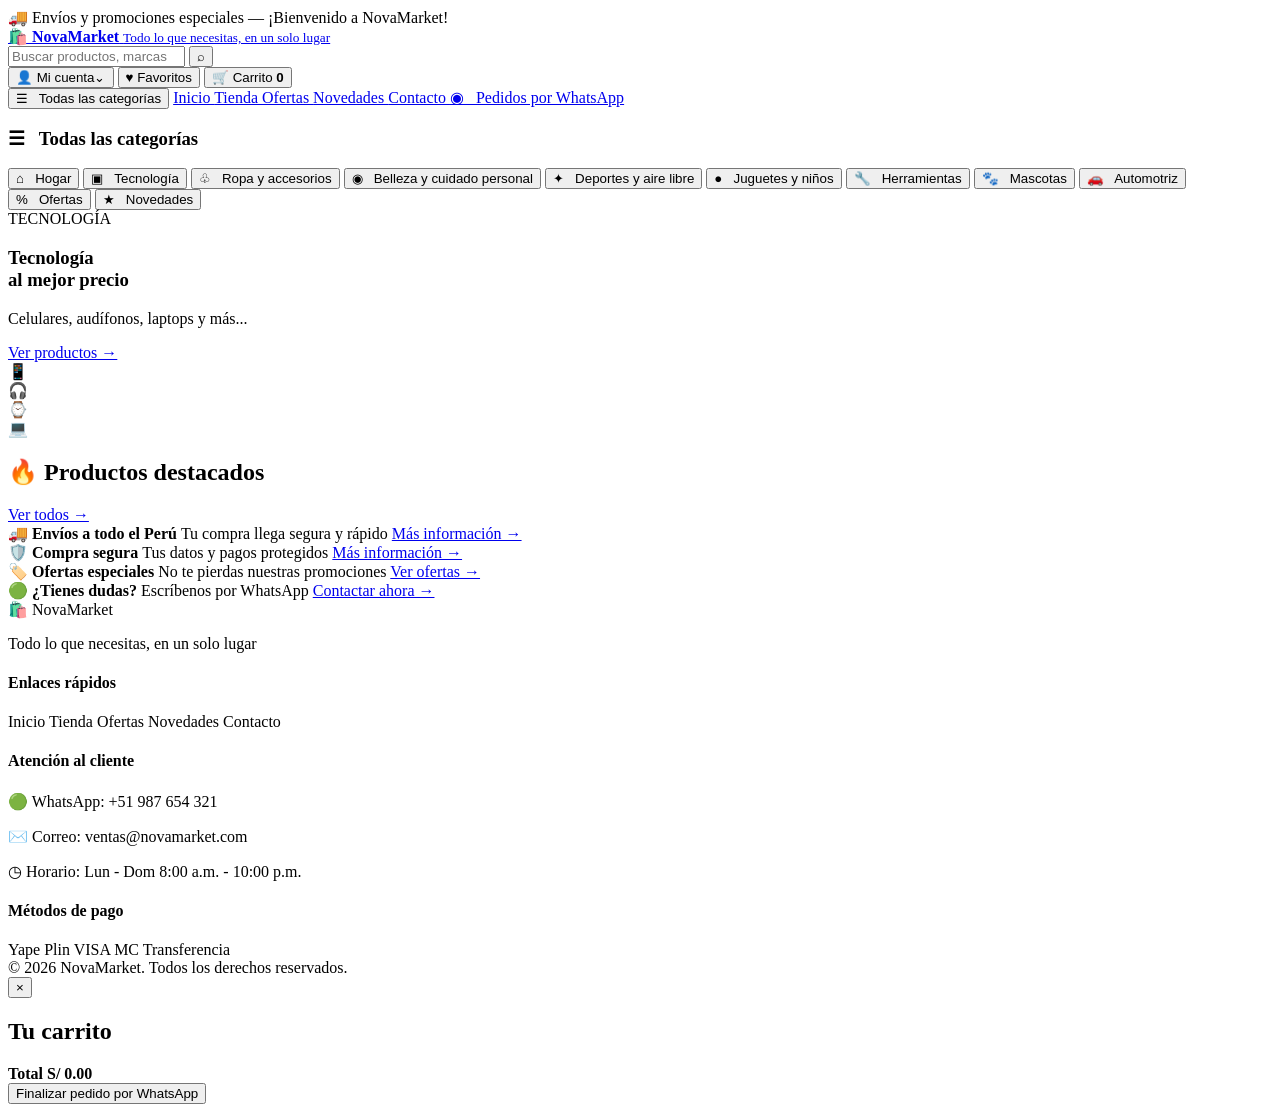
==== index.html @ 11dd3fb1 "Add initial HTML structure for NovaMarket This is the initial commit of the NovaMarket HTML structur" ====
<!DOCTYPE html>
<html lang="es">
<head>
  <meta charset="UTF-8">
  <meta name="viewport" content="width=device-width, initial-scale=1.0">

  <title>NovaMarket | Todo lo que necesitas</title>

  <link rel="stylesheet" href="styles.css">
</head>

<body>

  <!-- BARRA SUPERIOR -->
  <div class="topbar">
    🚚 Envíos y promociones especiales — ¡Bienvenido a NovaMarket!
  </div>


  <!-- CABECERA -->
  <header class="header">

    <div class="header-inner">

      <a class="brand" href="#">

        <span class="brand-bag">🛍️</span>

        <span>
          <strong>
            Nova<span>Market</span>
          </strong>

          <small>
            Todo lo que necesitas, en un solo lugar
          </small>
        </span>

      </a>


      <!-- BUSCADOR -->
      <div class="search">

        <input
          id="searchInput"
          type="search"
          placeholder="Buscar productos, marcas y más..."
        >

        <button aria-label="Buscar">
          ⌕
        </button>

      </div>


      <!-- BOTONES -->
      <div class="header-actions">

        <button>
          👤 <span>Mi cuenta⌄</span>
        </button>

        <button>
          ♥ <span>Favoritos</span>
        </button>

        <button id="cartButton">

          🛒

          <span>Carrito</span>

          <b id="cartCount">0</b>

        </button>

      </div>

    </div>

  </header>


  <!-- MENÚ -->
  <nav class="nav">

    <div class="nav-inner">

      <button class="all-cats">
        ☰ &nbsp; Todas las categorías
      </button>

      <a class="active" href="#">
        Inicio
      </a>

      <a href="#productos">
        Tienda
      </a>

      <a href="#ofertas">
        Ofertas
      </a>

      <a href="#novedades">
        Novedades
      </a>

      <a href="#contacto">
        Contacto
      </a>

      <a
        class="whatsapp"
        href="https://wa.me/51987654321"
        target="_blank"
      >
        ◉ &nbsp; Pedidos por WhatsApp
      </a>

    </div>

  </nav>


  <!-- CONTENIDO PRINCIPAL -->
  <main class="layout">


    <!-- CATEGORÍAS LATERALES -->
    <aside class="sidebar">

      <h3>
        ☰ &nbsp; Todas las categorías
      </h3>

      <button data-category="Hogar">
        ⌂ &nbsp; Hogar
      </button>

      <button data-category="Tecnología">
        ▣ &nbsp; Tecnología
      </button>

      <button data-category="Ropa">
        ♧ &nbsp; Ropa y accesorios
      </button>

      <button data-category="Belleza">
        ◉ &nbsp; Belleza y cuidado personal
      </button>

      <button data-category="Deportes">
        ✦ &nbsp; Deportes y aire libre
      </button>

      <button data-category="Niños">
        ● &nbsp; Juguetes y niños
      </button>

      <button data-category="Herramientas">
        🔧 &nbsp; Herramientas
      </button>

      <button data-category="Mascotas">
        🐾 &nbsp; Mascotas
      </button>

      <button data-category="Automotriz">
        🚗 &nbsp; Automotriz
      </button>

      <button data-category="Ofertas">
        % &nbsp; Ofertas
      </button>

      <button data-category="Novedades">
        ★ &nbsp; Novedades
      </button>

    </aside>


    <!-- CONTENIDO -->
    <section class="content">


      <!-- BANNER PRINCIPAL -->
      <section class="hero">

        <div class="hero-copy">

          <span>
            TECNOLOGÍA
          </span>

          <h1>
            Tecnología
            <br>
            <strong>al mejor precio</strong>
          </h1>

          <p>
            Celulares, audífonos, laptops y más...
          </p>

          <a
            href="#productos"
            class="primary-btn"
          >
            Ver productos →
          </a>

        </div>


        <div class="hero-products">

          <div class="phone">
            📱
          </div>

          <div class="buds">
            🎧
          </div>

          <div class="watch">
            ⌚
          </div>

          <div class="laptop">
            💻
          </div>

        </div>

      </section>


      <!-- CATEGORÍAS CON ICONOS -->
      <div
        class="category-strip"
        id="categoryStrip"
      >
      </div>


      <!-- PRODUCTOS -->
      <section
        id="productos"
        class="products-section"
      >

        <div class="section-heading">

          <h2>
            🔥 Productos destacados
          </h2>

          <a href="#productos">
            Ver todos →
          </a>

        </div>


        <div
          id="productGrid"
          class="product-grid"
        >
        </div>

      </section>


      <!-- OFERTAS -->
      <section
        id="ofertas"
        class="promo-grid"
      >

        <article class="promo blue">

          <b>
            🚚 Envíos a todo el Perú
          </b>

          <span>
            Tu compra llega segura y rápido
          </span>

          <a href="#">
            Más información →
          </a>

        </article>


        <article class="promo green">

          <b>
            🛡️ Compra segura
          </b>

          <span>
            Tus datos y pagos protegidos
          </span>

          <a href="#">
            Más información →
          </a>

        </article>


        <article class="promo pink">

          <b>
            🏷️ Ofertas especiales
          </b>

          <span>
            No te pierdas nuestras promociones
          </span>

          <a href="#">
            Ver ofertas →
          </a>

        </article>


        <article class="promo yellow">

          <b>
            🟢 ¿Tienes dudas?
          </b>

          <span>
            Escríbenos por WhatsApp
          </span>

          <a href="https://wa.me/51987654321">
            Contactar ahora →
          </a>

        </article>

      </section>

    </section>

  </main>


  <!-- PIE DE PÁGINA -->
  <footer id="contacto">

    <div class="footer-grid">


      <div>

        <div class="footer-brand">
          🛍️ Nova<span>Market</span>
        </div>

        <p>
          Todo lo que necesitas, en un solo lugar
        </p>

      </div>


      <div>

        <h4>
          Enlaces rápidos
        </h4>

        <a>Inicio</a>
        <a>Tienda</a>
        <a>Ofertas</a>
        <a>Novedades</a>
        <a>Contacto</a>

      </div>


      <div>

        <h4>
          Atención al cliente
        </h4>

        <p>
          🟢 WhatsApp: +51 987 654 321
        </p>

        <p>
          ✉️ Correo: ventas@novamarket.com
        </p>

        <p>
          ◷ Horario: Lun - Dom 8:00 a.m. - 10:00 p.m.
        </p>

      </div>


      <div>

        <h4>
          Métodos de pago
        </h4>

        <div class="payments">

          <span>Yape</span>
          <span>Plin</span>
          <span>VISA</span>
          <span>MC</span>
          <span>Transferencia</span>

        </div>

      </div>


    </div>


    <div class="copyright">
      © 2026 NovaMarket. Todos los derechos reservados.
    </div>

  </footer>


  <!-- CARRITO -->
  <div
    id="cartModal"
    class="modal"
  >

    <div class="modal-box">

      <button
        class="close"
        id="closeCart"
      >
        ×
      </button>

      <h2>
        Tu carrito
      </h2>

      <div id="cartItems">
      </div>

      <div class="cart-total">

        <strong>
          Total
        </strong>

        <strong id="cartTotal">
          S/ 0.00
        </strong>

      </div>

      <button
        class="checkout"
        id="checkout"
      >
        Finalizar pedido por WhatsApp
      </button>

    </div>

  </div>


  <!-- JAVASCRIPT -->
  <script src="products.js"></script>
  <script src="app.js"></script>

</body>
</html>
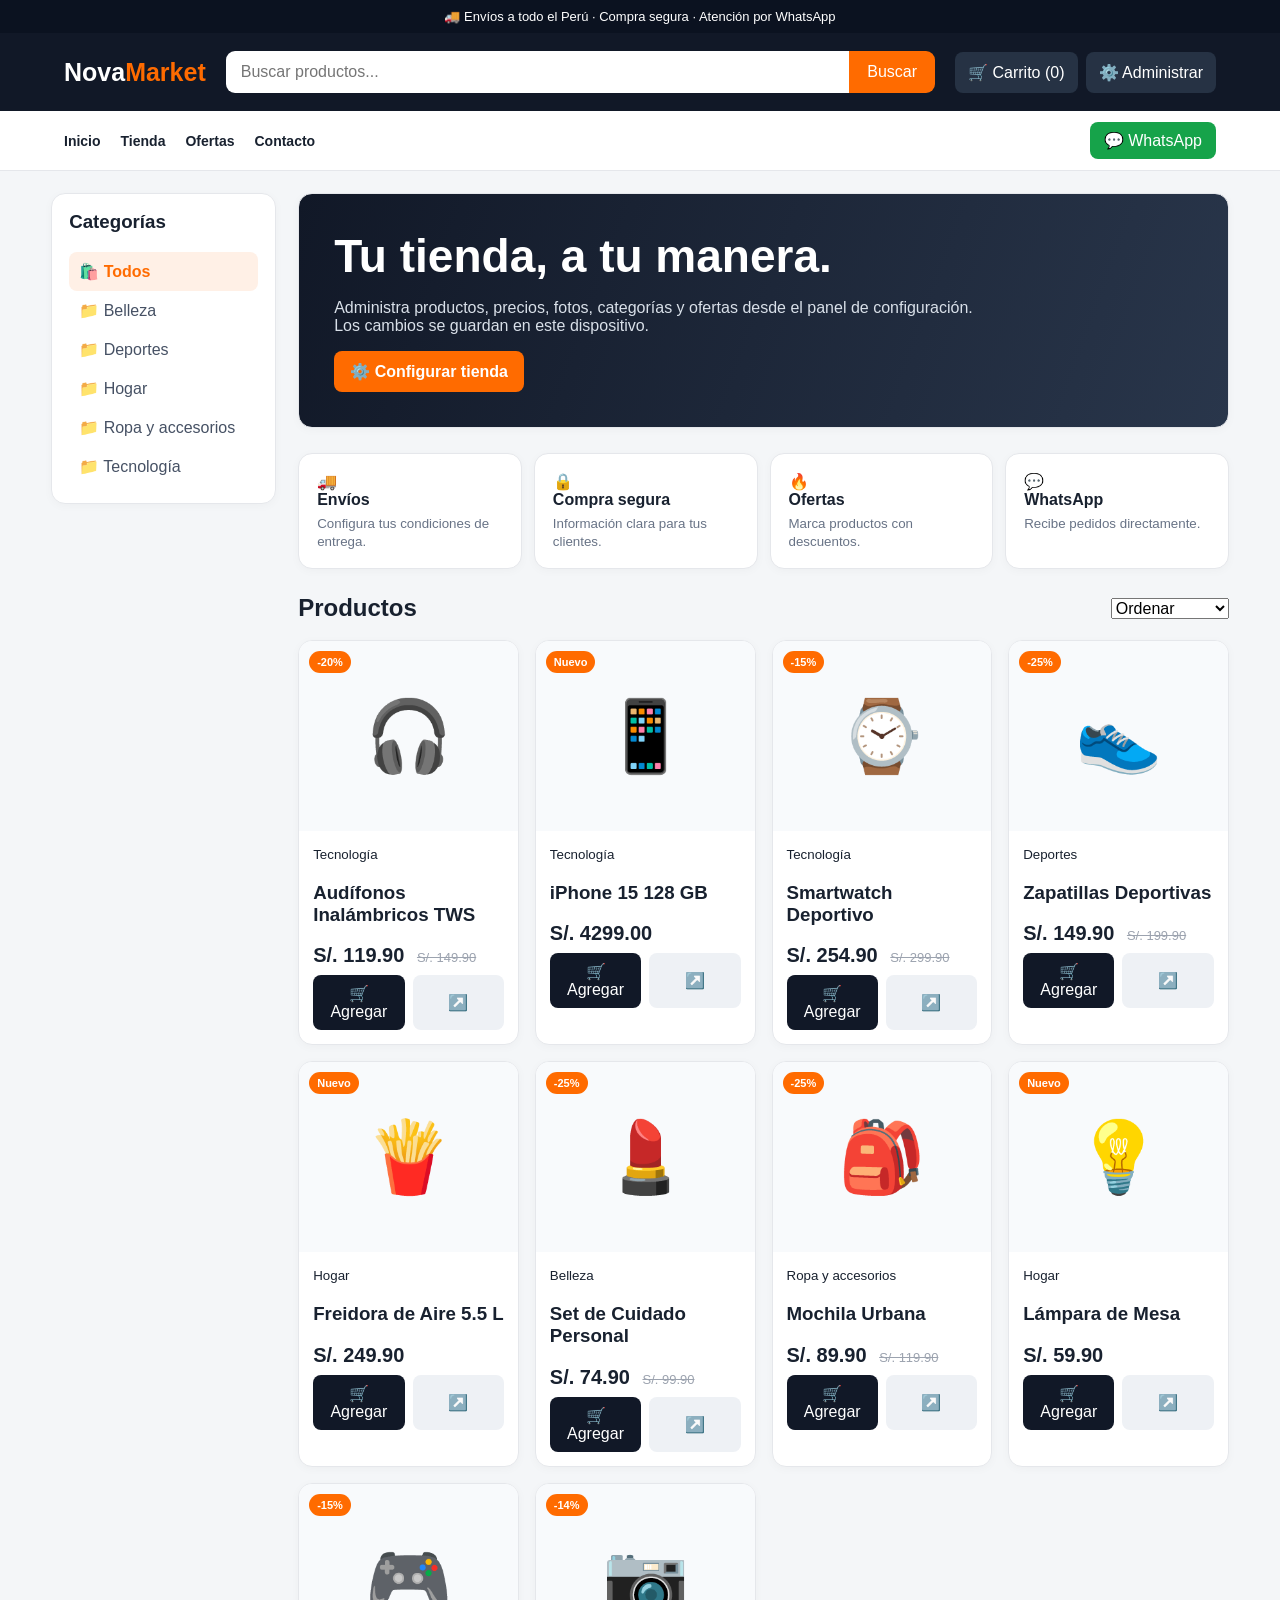
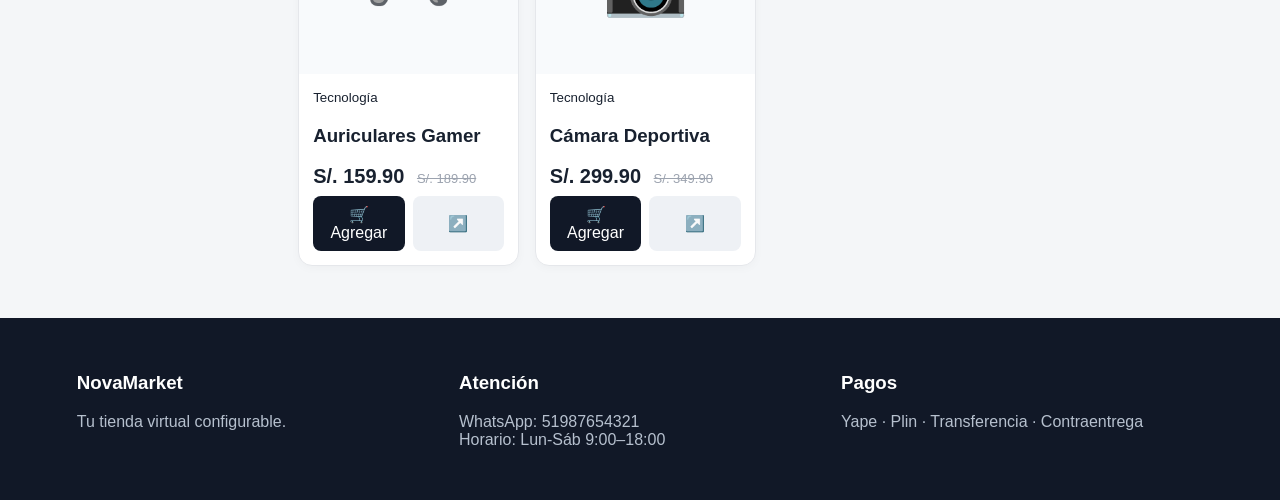
==== commit ee36627c: "Rename NovaMarket_tienda_completa.html to index.html" ====
--- a/index.html
+++ b/index.html
@@ -1,493 +1,121 @@
-<!DOCTYPE html>
+<!doctype html>
 <html lang="es">
 <head>
-  <meta charset="UTF-8">
-  <meta name="viewport" content="width=device-width, initial-scale=1.0">
+<meta charset="utf-8">
+<meta name="viewport" content="width=device-width,initial-scale=1">
+<title>NovaMarket Pro - Tienda Virtual</title>
+<style>
+:root{--primary:#111827;--accent:#ff6b00;--bg:#f4f6f8;--card:#fff;--text:#18212f;--muted:#687386;--ok:#16a34a;--danger:#dc2626;--line:#e5e7eb}
+*{box-sizing:border-box}body{margin:0;font-family:Inter,Arial,sans-serif;background:var(--bg);color:var(--text)}
+button,input,select,textarea{font:inherit}button{cursor:pointer;border:0}
+.top{background:#0b1220;color:#fff;padding:9px 5%;font-size:13px;text-align:center}.header{background:#111827;color:#fff;padding:18px 5%;display:flex;gap:20px;align-items:center;flex-wrap:wrap}.logo{font-size:25px;font-weight:900}.logo span{color:var(--accent)}
+.search{flex:1;min-width:220px;display:flex}.search input{width:100%;padding:12px 15px;border-radius:9px 0 0 9px;border:0}.search button{background:var(--accent);color:#fff;padding:0 18px;border-radius:0 9px 9px 0}.head-actions{display:flex;gap:8px}.head-actions button{background:#263244;color:#fff;padding:11px 13px;border-radius:8px}
+nav{background:#fff;padding:11px 5%;display:flex;gap:20px;align-items:center;border-bottom:1px solid var(--line);flex-wrap:wrap}nav a{color:var(--text);text-decoration:none;font-weight:700;font-size:14px}.wa{margin-left:auto;background:#16a34a!important;color:white!important;padding:9px 14px!important;border-radius:8px}
+.layout{max-width:1400px;margin:auto;padding:22px 4%;display:grid;grid-template-columns:225px 1fr;gap:22px}.side,.panel,.hero,.card,.promo{background:var(--card);border-radius:14px;border:1px solid var(--line);box-shadow:0 2px 10px #00000008}.side{padding:17px;height:max-content;position:sticky;top:10px}.side h3{margin-top:0}.cat{display:block;width:100%;text-align:left;background:none;padding:10px;border-radius:8px;color:#465164}.cat:hover,.cat.active{background:#fff0e6;color:var(--accent);font-weight:800}.hero{padding:35px;background:linear-gradient(110deg,#111827,#29364b);color:#fff;margin-bottom:22px}.hero h1{font-size:clamp(28px,4vw,46px);margin:0 0 10px}.hero p{color:#d9e0e9;max-width:650px}.btn{background:var(--accent);color:#fff;padding:11px 16px;border-radius:8px;font-weight:800}.section-head{display:flex;justify-content:space-between;align-items:center;gap:12px;margin:18px 0}.section-head h2{margin:0}.products{display:grid;grid-template-columns:repeat(4,1fr);gap:16px}.card{overflow:hidden;position:relative}.photo{height:190px;background:#f8fafc;display:flex;align-items:center;justify-content:center;font-size:70px}.photo img{width:100%;height:100%;object-fit:cover}.card-body{padding:14px}.badge{position:absolute;top:10px;left:10px;background:var(--accent);color:#fff;padding:5px 8px;border-radius:20px;font-size:11px;font-weight:800}.price{font-size:20px;font-weight:900;margin:8px 0}.old{text-decoration:line-through;color:#9ca3af;font-size:13px;margin-left:7px;font-weight:500}.card-actions{display:flex;gap:8px}.card-actions button{flex:1;padding:9px;border-radius:8px}.add{background:var(--primary);color:#fff}.fav{background:#eef1f5}.promos{display:grid;grid-template-columns:repeat(4,1fr);gap:12px;margin:25px 0}.promo{padding:18px}.promo b{display:block;margin-bottom:5px}.promo small{color:var(--muted)}
+footer{background:#111827;color:#fff;padding:35px 6%;margin-top:30px}.footer-grid{display:grid;grid-template-columns:repeat(3,1fr);gap:20px}.muted{color:#b6c0ce}
+.modal{display:none;position:fixed;inset:0;background:#0008;z-index:20;padding:20px;overflow:auto}.modal.open{display:flex;align-items:center;justify-content:center}.modalbox{background:#fff;border-radius:15px;max-width:760px;width:100%;padding:22px;max-height:92vh;overflow:auto}.modalhead{display:flex;justify-content:space-between;align-items:center}.close{background:#eef1f5;border-radius:8px;padding:8px 12px}.cartrow{display:grid;grid-template-columns:1fr auto auto auto;gap:10px;align-items:center;border-bottom:1px solid var(--line);padding:12px 0}.qty button{width:28px;height:28px}.admin-tabs{display:flex;gap:8px;flex-wrap:wrap;margin-bottom:15px}.tab{padding:9px 12px;border-radius:8px;background:#eef1f5}.tab.active{background:var(--primary);color:#fff}.form{display:grid;grid-template-columns:1fr 1fr;gap:12px}.form .full{grid-column:1/-1}.form label{font-size:13px;font-weight:800}.form input,.form select,.form textarea{width:100%;padding:10px;border:1px solid #d5dae2;border-radius:8px;margin-top:5px}.admin-list{display:grid;gap:9px}.admin-item{display:flex;justify-content:space-between;gap:10px;padding:10px;border:1px solid var(--line);border-radius:9px;align-items:center}.danger{background:#fee2e2;color:#991b1b;padding:8px;border-radius:7px}.mini{background:#e9eef5;padding:8px;border-radius:7px}.notice{padding:10px;background:#fff7ed;border:1px solid #fed7aa;border-radius:9px;margin-bottom:14px;font-size:13px}
+@media(max-width:1050px){.products{grid-template-columns:repeat(3,1fr)}.promos{grid-template-columns:repeat(2,1fr)}}
+@media(max-width:760px){.layout{grid-template-columns:1fr}.side{position:static}.products{grid-template-columns:repeat(2,1fr)}.footer-grid{grid-template-columns:1fr}.form{grid-template-columns:1fr}.form .full{grid-column:auto}}
+@media(max-width:460px){.products{grid-template-columns:1fr}.photo{height:220px}}
+</style>
+</head>
+<body>
+<div class="top">🚚 Envíos a todo el Perú · Compra segura · Atención por WhatsApp</div>
+<header class="header">
+  <div class="logo">Nova<span>Market</span></div>
+  <div class="search"><input id="search" placeholder="Buscar productos..."><button onclick="render()">Buscar</button></div>
+  <div class="head-actions"><button onclick="openCart()">🛒 Carrito (<span id="cartCount">0</span>)</button><button onclick="openAdmin()">⚙️ Administrar</button></div>
+</header>
+<nav>
+<a href="#" onclick="showAll()">Inicio</a><a href="#productos">Tienda</a><a href="#ofertas" onclick="filterCat('Ofertas')">Ofertas</a><a href="#contacto">Contacto</a>
+<button class="wa" onclick="whatsappGeneral()">💬 WhatsApp</button>
+</nav>
 
-  <title>NovaMarket | Todo lo que necesitas</title>
+<main class="layout">
+<aside class="side">
+<h3>Categorías</h3>
+<button class="cat active" onclick="filterCat('Todos',this)">🛍️ Todos</button>
+<div id="categories"></div>
+</aside>
+<section>
+<div class="hero"><h1>Tu tienda, a tu manera.</h1><p>Administra productos, precios, fotos, categorías y ofertas desde el panel de configuración. Los cambios se guardan en este dispositivo.</p><button class="btn" onclick="openAdmin()">⚙️ Configurar tienda</button></div>
+<div class="promos">
+<div class="promo">🚚 <b>Envíos</b><small>Configura tus condiciones de entrega.</small></div>
+<div class="promo">🔒 <b>Compra segura</b><small>Información clara para tus clientes.</small></div>
+<div class="promo">🔥 <b>Ofertas</b><small>Marca productos con descuentos.</small></div>
+<div class="promo">💬 <b>WhatsApp</b><small>Recibe pedidos directamente.</small></div>
+</div>
+<div id="productos" class="section-head"><h2>Productos</h2><select id="sort" onchange="render()"><option value="default">Ordenar</option><option value="low">Precio menor</option><option value="high">Precio mayor</option><option value="name">Nombre</option></select></div>
+<div id="grid" class="products"></div>
+</section>
+</main>
+<footer id="contacto"><div class="footer-grid"><div><h3>NovaMarket</h3><p class="muted">Tu tienda virtual configurable.</p></div><div><h3>Atención</h3><p class="muted">WhatsApp: <span id="footerWa"></span><br>Horario: Lun-Sáb 9:00–18:00</p></div><div><h3>Pagos</h3><p class="muted">Yape · Plin · Transferencia · Contraentrega</p></div></div></footer>
 
-  <link rel="stylesheet" href="styles.css">
-</head>
+<div id="cartModal" class="modal"><div class="modalbox"><div class="modalhead"><h2>🛒 Mi carrito</h2><button class="close" onclick="closeModal('cartModal')">✕</button></div><div id="cart"></div><div id="cartTotal"></div></div></div>
 
-<body>
+<div id="adminModal" class="modal"><div class="modalbox">
+<div class="modalhead"><h2>⚙️ Panel de administración</h2><button class="close" onclick="closeModal('adminModal')">✕</button></div>
+<div class="notice">Todo lo que agregues o edites se guarda en <b>localStorage</b> de este navegador. Esta versión es ideal para empezar; para administrar la tienda desde varios dispositivos necesitarás conectarla a una base de datos/backend.</div>
+<div class="admin-tabs"><button class="tab active" onclick="adminTab('products',this)">Productos</button><button class="tab" onclick="adminTab('settings',this)">Configuración</button><button class="tab" onclick="adminTab('backup',this)">Respaldo</button></div>
+<div id="adminContent"></div>
+</div></div>
 
-  <!-- BARRA SUPERIOR -->
-  <div class="topbar">
-    🚚 Envíos y promociones especiales — ¡Bienvenido a NovaMarket!
-  </div>
+<script>
+const DEFAULT_PRODUCTS=[
+{id:1,name:"Audífonos Inalámbricos TWS",cat:"Tecnología",price:119.90,old:149.90,emoji:"🎧",badge:"-20%",image:""},
+{id:2,name:"iPhone 15 128 GB",cat:"Tecnología",price:4299,old:0,emoji:"📱",badge:"Nuevo",image:""},
+{id:3,name:"Smartwatch Deportivo",cat:"Tecnología",price:254.90,old:299.90,emoji:"⌚",badge:"-15%",image:""},
+{id:4,name:"Zapatillas Deportivas",cat:"Deportes",price:149.90,old:199.90,emoji:"👟",badge:"-25%",image:""},
+{id:5,name:"Freidora de Aire 5.5 L",cat:"Hogar",price:249.90,old:0,emoji:"🍟",badge:"Nuevo",image:""},
+{id:6,name:"Set de Cuidado Personal",cat:"Belleza",price:74.90,old:99.90,emoji:"💄",badge:"-25%",image:""},
+{id:7,name:"Mochila Urbana",cat:"Ropa y accesorios",price:89.90,old:119.90,emoji:"🎒",badge:"-25%",image:""},
+{id:8,name:"Lámpara de Mesa",cat:"Hogar",price:59.90,old:0,emoji:"💡",badge:"Nuevo",image:""},
+{id:9,name:"Auriculares Gamer",cat:"Tecnología",price:159.90,old:189.90,emoji:"🎮",badge:"-15%",image:""},
+{id:10,name:"Cámara Deportiva",cat:"Tecnología",price:299.90,old:349.90,emoji:"📷",badge:"-14%",image:""}
+];
+let products=JSON.parse(localStorage.getItem("nm_products")||"null")||DEFAULT_PRODUCTS;
+let cart=JSON.parse(localStorage.getItem("nm_cart")||"[]");
+let settings=JSON.parse(localStorage.getItem("nm_settings")||"null")||{name:"NovaMarket",whatsapp:"51987654321",currency:"S/.",delivery:"Envíos a todo el Perú",address:"Perú"};
+let currentCat="Todos";
 
-
-  <!-- CABECERA -->
-  <header class="header">
-
-    <div class="header-inner">
-
-      <a class="brand" href="#">
-
-        <span class="brand-bag">🛍️</span>
-
-        <span>
-          <strong>
-            Nova<span>Market</span>
-          </strong>
-
-          <small>
-            Todo lo que necesitas, en un solo lugar
-          </small>
-        </span>
-
-      </a>
-
-
-      <!-- BUSCADOR -->
-      <div class="search">
-
-        <input
-          id="searchInput"
-          type="search"
-          placeholder="Buscar productos, marcas y más..."
-        >
-
-        <button aria-label="Buscar">
-          ⌕
-        </button>
-
-      </div>
-
-
-      <!-- BOTONES -->
-      <div class="header-actions">
-
-        <button>
-          👤 <span>Mi cuenta⌄</span>
-        </button>
-
-        <button>
-          ♥ <span>Favoritos</span>
-        </button>
-
-        <button id="cartButton">
-
-          🛒
-
-          <span>Carrito</span>
-
-          <b id="cartCount">0</b>
-
-        </button>
-
-      </div>
-
-    </div>
-
-  </header>
-
-
-  <!-- MENÚ -->
-  <nav class="nav">
-
-    <div class="nav-inner">
-
-      <button class="all-cats">
-        ☰ &nbsp; Todas las categorías
-      </button>
-
-      <a class="active" href="#">
-        Inicio
-      </a>
-
-      <a href="#productos">
-        Tienda
-      </a>
-
-      <a href="#ofertas">
-        Ofertas
-      </a>
-
-      <a href="#novedades">
-        Novedades
-      </a>
-
-      <a href="#contacto">
-        Contacto
-      </a>
-
-      <a
-        class="whatsapp"
-        href="https://wa.me/51987654321"
-        target="_blank"
-      >
-        ◉ &nbsp; Pedidos por WhatsApp
-      </a>
-
-    </div>
-
-  </nav>
-
-
-  <!-- CONTENIDO PRINCIPAL -->
-  <main class="layout">
-
-
-    <!-- CATEGORÍAS LATERALES -->
-    <aside class="sidebar">
-
-      <h3>
-        ☰ &nbsp; Todas las categorías
-      </h3>
-
-      <button data-category="Hogar">
-        ⌂ &nbsp; Hogar
-      </button>
-
-      <button data-category="Tecnología">
-        ▣ &nbsp; Tecnología
-      </button>
-
-      <button data-category="Ropa">
-        ♧ &nbsp; Ropa y accesorios
-      </button>
-
-      <button data-category="Belleza">
-        ◉ &nbsp; Belleza y cuidado personal
-      </button>
-
-      <button data-category="Deportes">
-        ✦ &nbsp; Deportes y aire libre
-      </button>
-
-      <button data-category="Niños">
-        ● &nbsp; Juguetes y niños
-      </button>
-
-      <button data-category="Herramientas">
-        🔧 &nbsp; Herramientas
-      </button>
-
-      <button data-category="Mascotas">
-        🐾 &nbsp; Mascotas
-      </button>
-
-      <button data-category="Automotriz">
-        🚗 &nbsp; Automotriz
-      </button>
-
-      <button data-category="Ofertas">
-        % &nbsp; Ofertas
-      </button>
-
-      <button data-category="Novedades">
-        ★ &nbsp; Novedades
-      </button>
-
-    </aside>
-
-
-    <!-- CONTENIDO -->
-    <section class="content">
-
-
-      <!-- BANNER PRINCIPAL -->
-      <section class="hero">
-
-        <div class="hero-copy">
-
-          <span>
-            TECNOLOGÍA
-          </span>
-
-          <h1>
-            Tecnología
-            <br>
-            <strong>al mejor precio</strong>
-          </h1>
-
-          <p>
-            Celulares, audífonos, laptops y más...
-          </p>
-
-          <a
-            href="#productos"
-            class="primary-btn"
-          >
-            Ver productos →
-          </a>
-
-        </div>
-
-
-        <div class="hero-products">
-
-          <div class="phone">
-            📱
-          </div>
-
-          <div class="buds">
-            🎧
-          </div>
-
-          <div class="watch">
-            ⌚
-          </div>
-
-          <div class="laptop">
-            💻
-          </div>
-
-        </div>
-
-      </section>
-
-
-      <!-- CATEGORÍAS CON ICONOS -->
-      <div
-        class="category-strip"
-        id="categoryStrip"
-      >
-      </div>
-
-
-      <!-- PRODUCTOS -->
-      <section
-        id="productos"
-        class="products-section"
-      >
-
-        <div class="section-heading">
-
-          <h2>
-            🔥 Productos destacados
-          </h2>
-
-          <a href="#productos">
-            Ver todos →
-          </a>
-
-        </div>
-
-
-        <div
-          id="productGrid"
-          class="product-grid"
-        >
-        </div>
-
-      </section>
-
-
-      <!-- OFERTAS -->
-      <section
-        id="ofertas"
-        class="promo-grid"
-      >
-
-        <article class="promo blue">
-
-          <b>
-            🚚 Envíos a todo el Perú
-          </b>
-
-          <span>
-            Tu compra llega segura y rápido
-          </span>
-
-          <a href="#">
-            Más información →
-          </a>
-
-        </article>
-
-
-        <article class="promo green">
-
-          <b>
-            🛡️ Compra segura
-          </b>
-
-          <span>
-            Tus datos y pagos protegidos
-          </span>
-
-          <a href="#">
-            Más información →
-          </a>
-
-        </article>
-
-
-        <article class="promo pink">
-
-          <b>
-            🏷️ Ofertas especiales
-          </b>
-
-          <span>
-            No te pierdas nuestras promociones
-          </span>
-
-          <a href="#">
-            Ver ofertas →
-          </a>
-
-        </article>
-
-
-        <article class="promo yellow">
-
-          <b>
-            🟢 ¿Tienes dudas?
-          </b>
-
-          <span>
-            Escríbenos por WhatsApp
-          </span>
-
-          <a href="https://wa.me/51987654321">
-            Contactar ahora →
-          </a>
-
-        </article>
-
-      </section>
-
-    </section>
-
-  </main>
-
-
-  <!-- PIE DE PÁGINA -->
-  <footer id="contacto">
-
-    <div class="footer-grid">
-
-
-      <div>
-
-        <div class="footer-brand">
-          🛍️ Nova<span>Market</span>
-        </div>
-
-        <p>
-          Todo lo que necesitas, en un solo lugar
-        </p>
-
-      </div>
-
-
-      <div>
-
-        <h4>
-          Enlaces rápidos
-        </h4>
-
-        <a>Inicio</a>
-        <a>Tienda</a>
-        <a>Ofertas</a>
-        <a>Novedades</a>
-        <a>Contacto</a>
-
-      </div>
-
-
-      <div>
-
-        <h4>
-          Atención al cliente
-        </h4>
-
-        <p>
-          🟢 WhatsApp: +51 987 654 321
-        </p>
-
-        <p>
-          ✉️ Correo: ventas@novamarket.com
-        </p>
-
-        <p>
-          ◷ Horario: Lun - Dom 8:00 a.m. - 10:00 p.m.
-        </p>
-
-      </div>
-
-
-      <div>
-
-        <h4>
-          Métodos de pago
-        </h4>
-
-        <div class="payments">
-
-          <span>Yape</span>
-          <span>Plin</span>
-          <span>VISA</span>
-          <span>MC</span>
-          <span>Transferencia</span>
-
-        </div>
-
-      </div>
-
-
-    </div>
-
-
-    <div class="copyright">
-      © 2026 NovaMarket. Todos los derechos reservados.
-    </div>
-
-  </footer>
-
-
-  <!-- CARRITO -->
-  <div
-    id="cartModal"
-    class="modal"
-  >
-
-    <div class="modal-box">
-
-      <button
-        class="close"
-        id="closeCart"
-      >
-        ×
-      </button>
-
-      <h2>
-        Tu carrito
-      </h2>
-
-      <div id="cartItems">
-      </div>
-
-      <div class="cart-total">
-
-        <strong>
-          Total
-        </strong>
-
-        <strong id="cartTotal">
-          S/ 0.00
-        </strong>
-
-      </div>
-
-      <button
-        class="checkout"
-        id="checkout"
-      >
-        Finalizar pedido por WhatsApp
-      </button>
-
-    </div>
-
-  </div>
-
-
-  <!-- JAVASCRIPT -->
-  <script src="products.js"></script>
-  <script src="app.js"></script>
-
+function money(n){return settings.currency+" "+Number(n).toFixed(2)}
+function save(){localStorage.setItem("nm_products",JSON.stringify(products));localStorage.setItem("nm_cart",JSON.stringify(cart));localStorage.setItem("nm_settings",JSON.stringify(settings))}
+function esc(s){return String(s??"").replace(/[&<>"']/g,m=>({"&":"&amp;","<":"&lt;",">":"&gt;",'"':"&quot;","'":"&#039;"}[m]))}
+function categories(){return [...new Set(products.map(p=>p.cat).filter(Boolean))].sort()}
+function renderCats(){document.getElementById("categories").innerHTML=categories().map(c=>`<button class="cat" onclick="filterCat('${esc(c)}',this)">📁 ${esc(c)}</button>`).join("")}
+function render(){
+let q=document.getElementById("search").value.toLowerCase().trim();
+let list=products.filter(p=>(currentCat==="Todos"||p.cat===currentCat)&&(!q||p.name.toLowerCase().includes(q)||p.cat.toLowerCase().includes(q)));
+let sort=document.getElementById("sort").value;
+if(sort==="low")list.sort((a,b)=>a.price-b.price); if(sort==="high")list.sort((a,b)=>b.price-a.price); if(sort==="name")list.sort((a,b)=>a.name.localeCompare(b.name));
+document.getElementById("grid").innerHTML=list.length?list.map(p=>`<article class="card"><span class="badge">${esc(p.badge||"")}</span><div class="photo">${p.image?`<img src="${esc(p.image)}" alt="${esc(p.name)}">`:esc(p.emoji||"📦")}</div><div class="card-body"><small>${esc(p.cat)}</small><h3>${esc(p.name)}</h3><div class="price">${money(p.price)} ${p.old?`<span class="old">${money(p.old)}</span>`:""}</div><div class="card-actions"><button class="add" onclick="addCart(${p.id})">🛒 Agregar</button><button class="fav" onclick="shareProduct(${p.id})">↗️</button></div></div></article>`).join(""):`<div class="panel" style="padding:25px;grid-column:1/-1">No encontramos productos.</div>`;
+document.getElementById("cartCount").textContent=cart.reduce((s,x)=>s+x.qty,0);
+document.getElementById("footerWa").textContent=settings.whatsapp;
+renderCats()
+}
+function filterCat(c,el){currentCat=c;document.querySelectorAll(".cat").forEach(x=>x.classList.remove("active"));if(el)el.classList.add("active");render()}
+function showAll(){filterCat("Todos");window.scrollTo({top:0,behavior:"smooth"})}
+function addCart(id){let x=cart.find(a=>a.id===id);if(x)x.qty++;else cart.push({id,qty:1});save();render();openCart()}
+function removeCart(id){cart=cart.filter(x=>x.id!==id);save();openCart();render()}
+function changeQty(id,d){let x=cart.find(a=>a.id===id);if(!x)return;x.qty+=d;if(x.qty<1)removeCart(id);else{save();openCart();render()}}
+function openCart(){let rows=cart.map(x=>{let p=products.find(a=>a.id===x.id);return p?`<div class="cartrow"><div><b>${esc(p.name)}</b><br><small>${money(p.price)}</small></div><div class="qty"><button onclick="changeQty(${p.id},-1)">−</button> ${x.qty} <button onclick="changeQty(${p.id},1)">+</button></div><b>${money(p.price*x.qty)}</b><button class="danger" onclick="removeCart(${p.id})">Eliminar</button></div>`:""}).join("");let total=cart.reduce((s,x)=>{let p=products.find(a=>a.id===x.id);return s+(p?p.price*x.qty:0)},0);document.getElementById("cart").innerHTML=rows||"<p>Tu carrito está vacío.</p>";document.getElementById("cartTotal").innerHTML=cart.length?`<hr><h3>Total: ${money(total)}</h3><button class="btn" onclick="checkout()">💬 Pedir por WhatsApp</button>`:"";document.getElementById("cartModal").classList.add("open")}
+function checkout(){let lines=["Hola, quiero hacer este pedido:"];cart.forEach(x=>{let p=products.find(a=>a.id===x.id);if(p)lines.push(`- ${p.name} x${x.qty} = ${money(p.price*x.qty)}`)});let total=cart.reduce((s,x)=>{let p=products.find(a=>a.id===x.id);return s+(p?p.price*x.qty:0)},0);lines.push(`Total: ${money(total)}`);window.open("https://wa.me/"+settings.whatsapp+"?text="+encodeURIComponent(lines.join("\\n")),"_blank")}
+function whatsappGeneral(){window.open("https://wa.me/"+settings.whatsapp+"?text="+encodeURIComponent("Hola, quiero información sobre la tienda."),"_blank")}
+function shareProduct(id){let p=products.find(x=>x.id===id);if(navigator.share)navigator.share({title:p.name,text:`${p.name} - ${money(p.price)}`});else alert(p.name+"\\n"+money(p.price))}
+function closeModal(id){document.getElementById(id).classList.remove("open")}
+function openAdmin(){adminTab("products");document.getElementById("adminModal").classList.add("open")}
+function adminTab(tab,el){if(el){document.querySelectorAll(".tab").forEach(x=>x.classList.remove("active"));el.classList.add("active")}let c=document.getElementById("adminContent");if(tab==="products")adminProducts(c);if(tab==="settings")adminSettings(c);if(tab==="backup")adminBackup(c)}
+function adminProducts(c){c.innerHTML=`<button class="btn" onclick="productForm()">＋ Agregar producto</button><div class="admin-list" style="margin-top:15px">${products.map(p=>`<div class="admin-item"><div><b>${esc(p.name)}</b><br><small>${esc(p.cat)} · ${money(p.price)}</small></div><div><button class="mini" onclick="productForm(${p.id})">Editar</button> <button class="danger" onclick="deleteProduct(${p.id})">Eliminar</button></div></div>`).join("")}</div>`}
+function productForm(id){let p=products.find(x=>x.id===id)||{name:"",cat:"Tecnología",price:"",old:"",emoji:"📦",badge:"Nuevo",image:""};document.getElementById("adminContent").innerHTML=`<h3>${id?"Editar":"Agregar"} producto</h3><div class="form"><label>Nombre<input id="pn" value="${esc(p.name)}"></label><label>Categoría<input id="pc" value="${esc(p.cat)}"></label><label>Precio<input id="pp" type="number" step="0.01" value="${p.price}"></label><label>Precio anterior<input id="po" type="number" step="0.01" value="${p.old||""}"></label><label>Emoji<input id="pe" value="${esc(p.emoji||"📦")}"></label><label>Etiqueta<input id="pb" value="${esc(p.badge||"")}"></label><label class="full">URL de imagen <input id="pi" placeholder="https://..." value="${esc(p.image||"")}"></label><div class="full"><button class="btn" onclick="saveProduct(${id||0})">Guardar producto</button> <button class="mini" onclick="adminTab('products')">Cancelar</button></div></div>`}
+function saveProduct(id){let p={id:id||Date.now(),name:document.getElementById("pn").value.trim(),cat:document.getElementById("pc").value.trim()||"Otros",price:Number(document.getElementById("pp").value)||0,old:Number(document.getElementById("po").value)||0,emoji:document.getElementById("pe").value||"📦",badge:document.getElementById("pb").value,image:document.getElementById("pi").value.trim()};if(!p.name)return alert("Escribe el nombre del producto.");if(id){let i=products.findIndex(x=>x.id===id);products[i]=p}else products.push(p);save();render();adminTab("products")}
+function deleteProduct(id){if(confirm("¿Eliminar este producto?")){products=products.filter(p=>p.id!==id);cart=cart.filter(x=>x.id!==id);save();render();adminTab("products")}}
+function adminSettings(c){c.innerHTML=`<h3>Configuración de la tienda</h3><div class="form"><label>Nombre<input id="sn" value="${esc(settings.name)}"></label><label>WhatsApp (solo números)<input id="sw" value="${esc(settings.whatsapp)}"></label><label>Moneda<input id="sc" value="${esc(settings.currency)}"></label><label>Dirección / país<input id="sa" value="${esc(settings.address)}"></label><label class="full">Texto de envíos<input id="sd" value="${esc(settings.delivery)}"></label><div class="full"><button class="btn" onclick="saveSettings()">Guardar configuración</button></div></div>`}
+function saveSettings(){settings={name:document.getElementById("sn").value||"NovaMarket",whatsapp:document.getElementById("sw").value.replace(/\\D/g,""),currency:document.getElementById("sc").value||"S/.",address:document.getElementById("sa").value,delivery:document.getElementById("sd").value};document.title=settings.name;save();render();alert("Configuración guardada.");}
+function adminBackup(c){c.innerHTML=`<h3>Respaldo</h3><p>Guarda tus productos y configuración en un archivo JSON para poder recuperarlos.</p><button class="btn" onclick="exportData()">⬇️ Exportar respaldo</button><hr><label>Importar respaldo JSON<input type="file" accept=".json" onchange="importData(event)" style="display:block;margin-top:8px"></label><hr><button class="danger" onclick="resetStore()">Restablecer productos de ejemplo</button>`}
+function exportData(){let blob=new Blob([JSON.stringify({products,settings},null,2)],{type:"application/json"}),a=document.createElement("a");a.href=URL.createObjectURL(blob);a.download="novamarket-respaldo.json";a.click()}
+function importData(e){let f=e.target.files[0];if(!f)return;let r=new FileReader();r.onload=()=>{try{let d=JSON.parse(r.result);if(d.products)products=d.products;if(d.settings)settings={...settings,...d.settings};save();render();alert("Respaldo importado.");adminTab("products")}catch(err){alert("Archivo no válido.")}};r.readAsText(f)}
+function resetStore(){if(confirm("¿Restablecer los productos de ejemplo?")){products=DEFAULT_PRODUCTS.map(x=>({...x}));save();render();adminTab("products")}}
+document.getElementById("search").addEventListener("input",render);document.title=settings.name;render();
+</script>
 </body>
 </html>
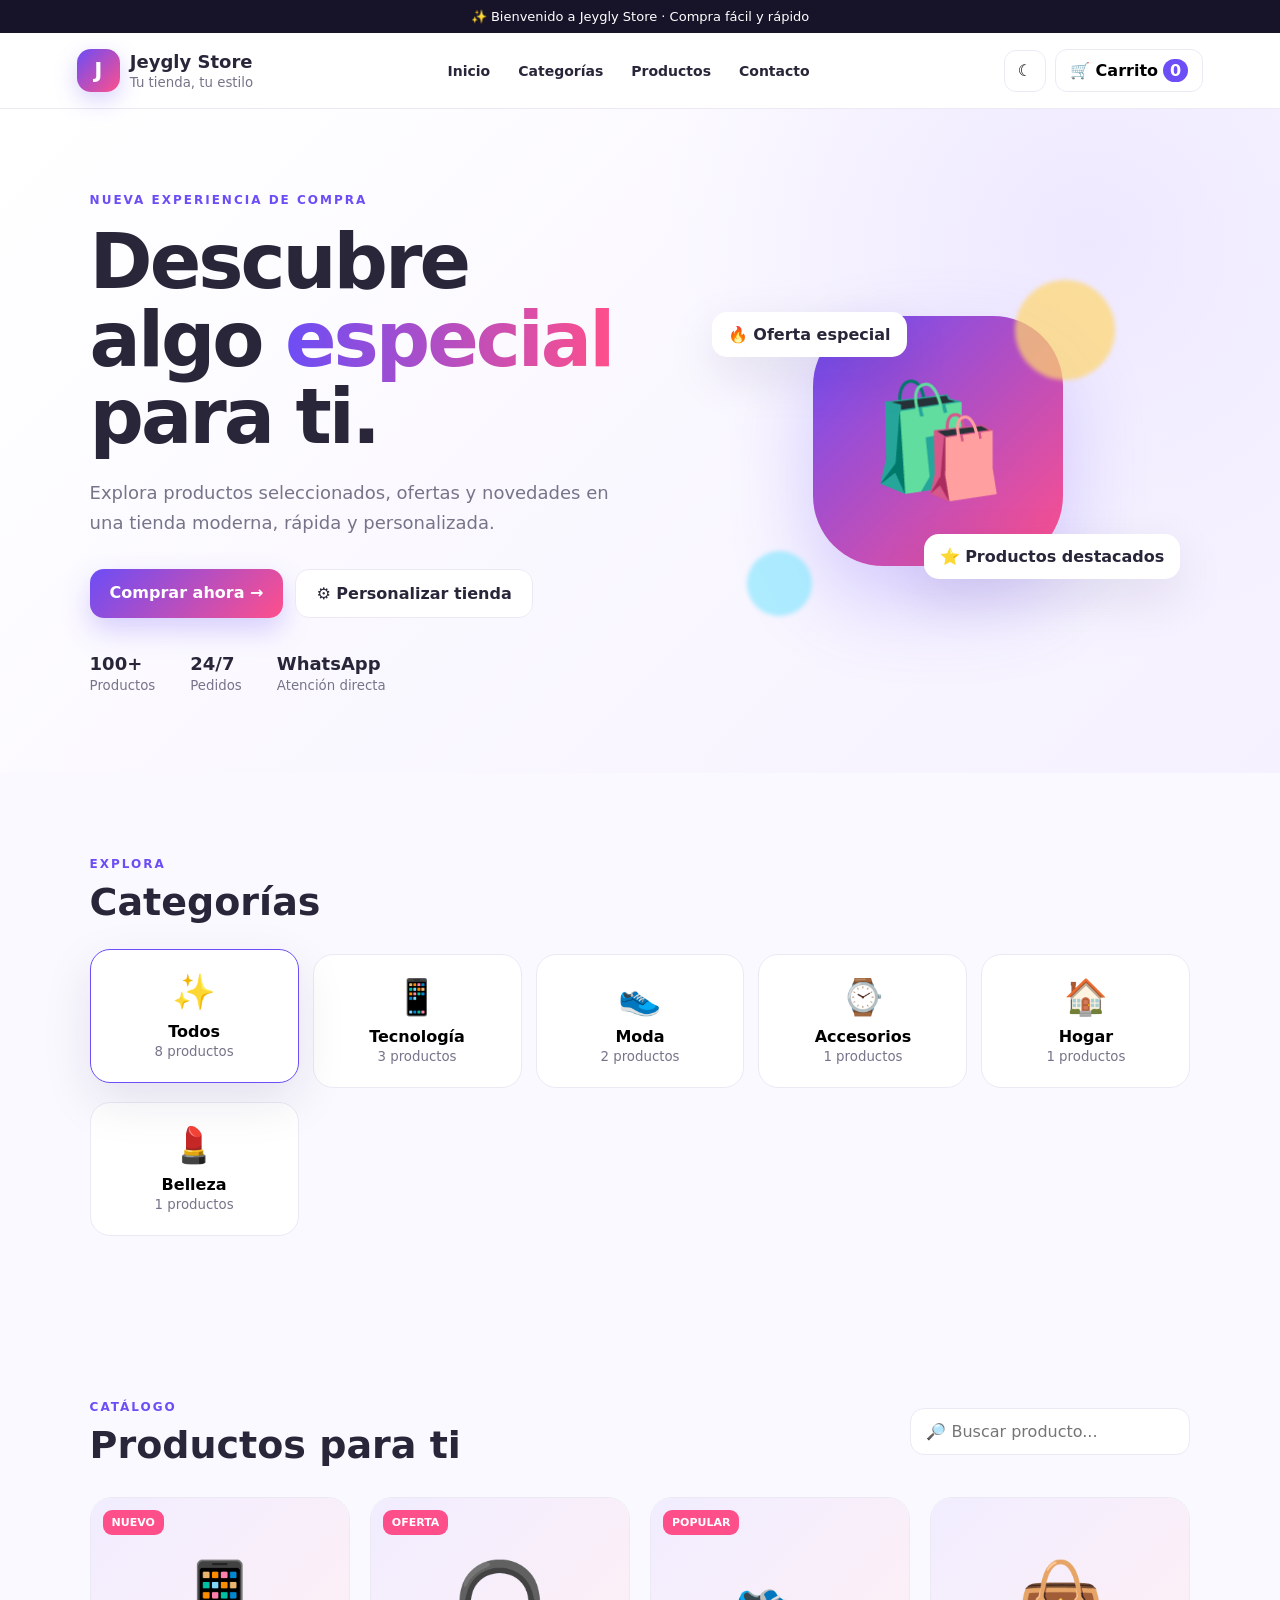
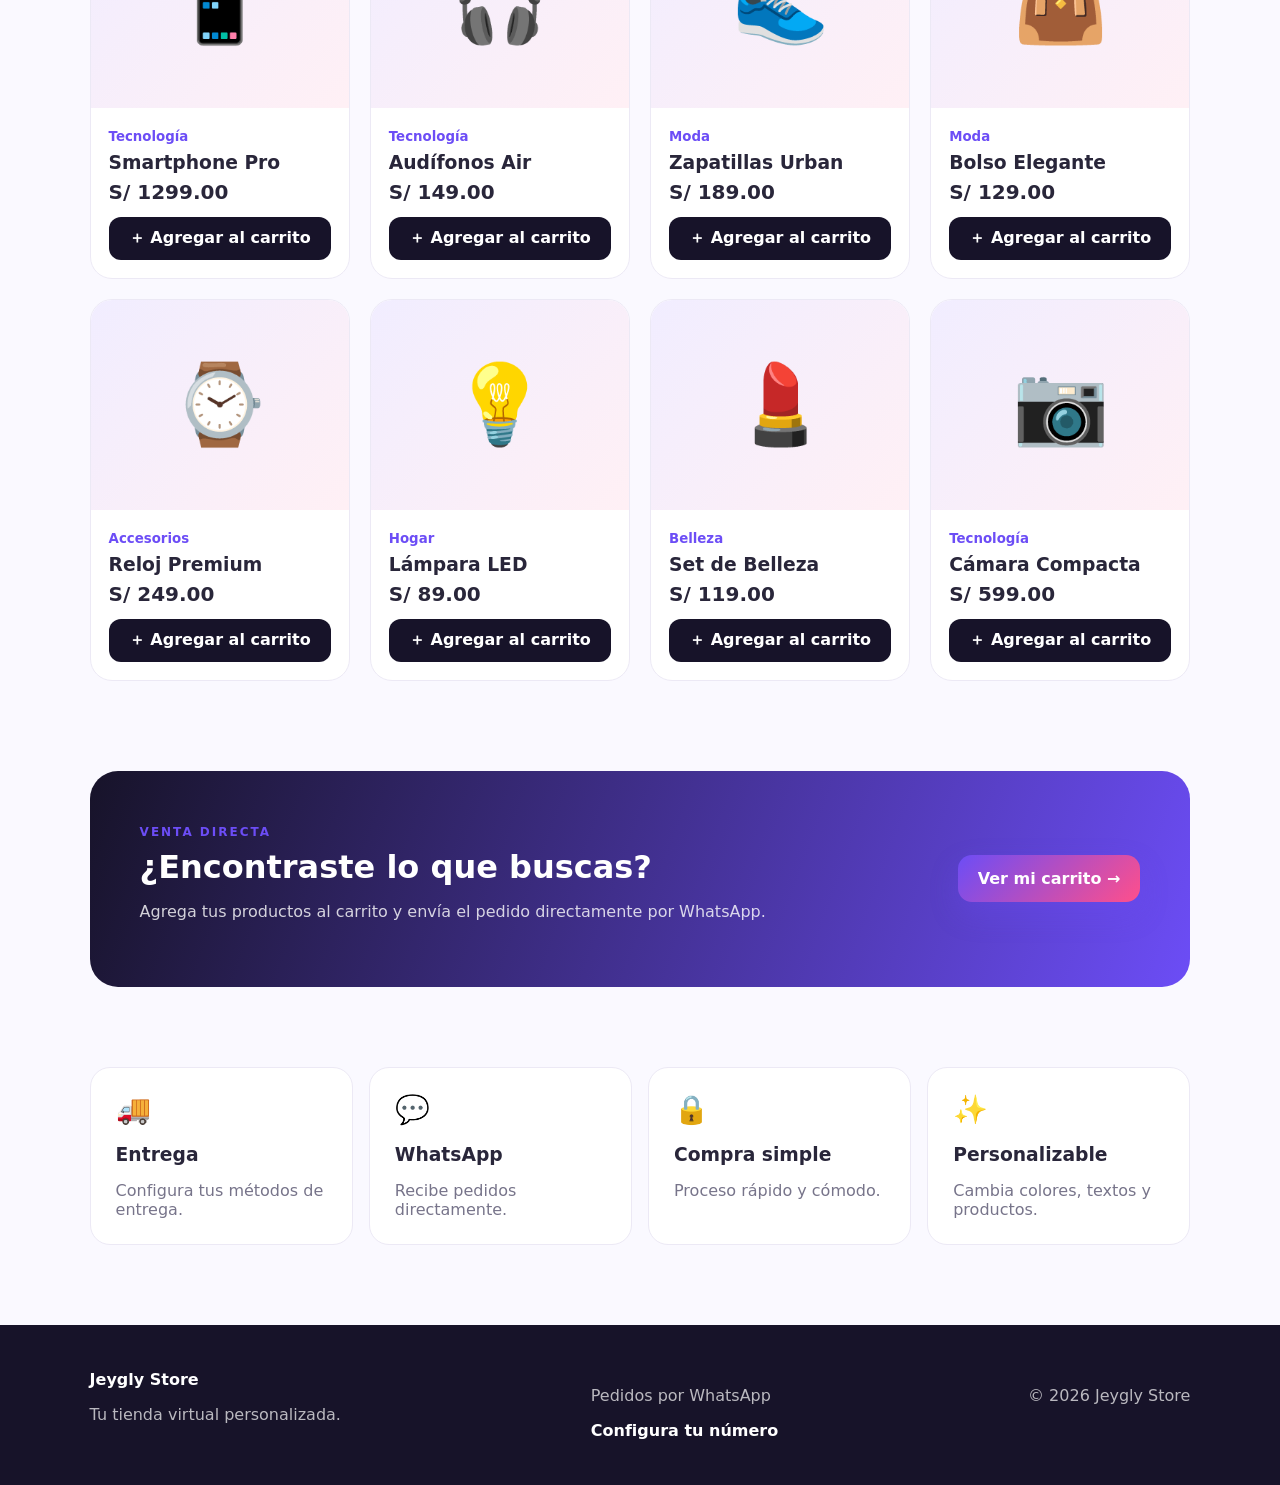
==== commit ad686c3d: "Add files via upload" ====
--- a/index.html
+++ b/index.html
@@ -1,121 +1,124 @@
-<!doctype html>
+<!DOCTYPE html>
 <html lang="es">
 <head>
-<meta charset="utf-8">
-<meta name="viewport" content="width=device-width,initial-scale=1">
-<title>NovaMarket Pro - Tienda Virtual</title>
-<style>
-:root{--primary:#111827;--accent:#ff6b00;--bg:#f4f6f8;--card:#fff;--text:#18212f;--muted:#687386;--ok:#16a34a;--danger:#dc2626;--line:#e5e7eb}
-*{box-sizing:border-box}body{margin:0;font-family:Inter,Arial,sans-serif;background:var(--bg);color:var(--text)}
-button,input,select,textarea{font:inherit}button{cursor:pointer;border:0}
-.top{background:#0b1220;color:#fff;padding:9px 5%;font-size:13px;text-align:center}.header{background:#111827;color:#fff;padding:18px 5%;display:flex;gap:20px;align-items:center;flex-wrap:wrap}.logo{font-size:25px;font-weight:900}.logo span{color:var(--accent)}
-.search{flex:1;min-width:220px;display:flex}.search input{width:100%;padding:12px 15px;border-radius:9px 0 0 9px;border:0}.search button{background:var(--accent);color:#fff;padding:0 18px;border-radius:0 9px 9px 0}.head-actions{display:flex;gap:8px}.head-actions button{background:#263244;color:#fff;padding:11px 13px;border-radius:8px}
-nav{background:#fff;padding:11px 5%;display:flex;gap:20px;align-items:center;border-bottom:1px solid var(--line);flex-wrap:wrap}nav a{color:var(--text);text-decoration:none;font-weight:700;font-size:14px}.wa{margin-left:auto;background:#16a34a!important;color:white!important;padding:9px 14px!important;border-radius:8px}
-.layout{max-width:1400px;margin:auto;padding:22px 4%;display:grid;grid-template-columns:225px 1fr;gap:22px}.side,.panel,.hero,.card,.promo{background:var(--card);border-radius:14px;border:1px solid var(--line);box-shadow:0 2px 10px #00000008}.side{padding:17px;height:max-content;position:sticky;top:10px}.side h3{margin-top:0}.cat{display:block;width:100%;text-align:left;background:none;padding:10px;border-radius:8px;color:#465164}.cat:hover,.cat.active{background:#fff0e6;color:var(--accent);font-weight:800}.hero{padding:35px;background:linear-gradient(110deg,#111827,#29364b);color:#fff;margin-bottom:22px}.hero h1{font-size:clamp(28px,4vw,46px);margin:0 0 10px}.hero p{color:#d9e0e9;max-width:650px}.btn{background:var(--accent);color:#fff;padding:11px 16px;border-radius:8px;font-weight:800}.section-head{display:flex;justify-content:space-between;align-items:center;gap:12px;margin:18px 0}.section-head h2{margin:0}.products{display:grid;grid-template-columns:repeat(4,1fr);gap:16px}.card{overflow:hidden;position:relative}.photo{height:190px;background:#f8fafc;display:flex;align-items:center;justify-content:center;font-size:70px}.photo img{width:100%;height:100%;object-fit:cover}.card-body{padding:14px}.badge{position:absolute;top:10px;left:10px;background:var(--accent);color:#fff;padding:5px 8px;border-radius:20px;font-size:11px;font-weight:800}.price{font-size:20px;font-weight:900;margin:8px 0}.old{text-decoration:line-through;color:#9ca3af;font-size:13px;margin-left:7px;font-weight:500}.card-actions{display:flex;gap:8px}.card-actions button{flex:1;padding:9px;border-radius:8px}.add{background:var(--primary);color:#fff}.fav{background:#eef1f5}.promos{display:grid;grid-template-columns:repeat(4,1fr);gap:12px;margin:25px 0}.promo{padding:18px}.promo b{display:block;margin-bottom:5px}.promo small{color:var(--muted)}
-footer{background:#111827;color:#fff;padding:35px 6%;margin-top:30px}.footer-grid{display:grid;grid-template-columns:repeat(3,1fr);gap:20px}.muted{color:#b6c0ce}
-.modal{display:none;position:fixed;inset:0;background:#0008;z-index:20;padding:20px;overflow:auto}.modal.open{display:flex;align-items:center;justify-content:center}.modalbox{background:#fff;border-radius:15px;max-width:760px;width:100%;padding:22px;max-height:92vh;overflow:auto}.modalhead{display:flex;justify-content:space-between;align-items:center}.close{background:#eef1f5;border-radius:8px;padding:8px 12px}.cartrow{display:grid;grid-template-columns:1fr auto auto auto;gap:10px;align-items:center;border-bottom:1px solid var(--line);padding:12px 0}.qty button{width:28px;height:28px}.admin-tabs{display:flex;gap:8px;flex-wrap:wrap;margin-bottom:15px}.tab{padding:9px 12px;border-radius:8px;background:#eef1f5}.tab.active{background:var(--primary);color:#fff}.form{display:grid;grid-template-columns:1fr 1fr;gap:12px}.form .full{grid-column:1/-1}.form label{font-size:13px;font-weight:800}.form input,.form select,.form textarea{width:100%;padding:10px;border:1px solid #d5dae2;border-radius:8px;margin-top:5px}.admin-list{display:grid;gap:9px}.admin-item{display:flex;justify-content:space-between;gap:10px;padding:10px;border:1px solid var(--line);border-radius:9px;align-items:center}.danger{background:#fee2e2;color:#991b1b;padding:8px;border-radius:7px}.mini{background:#e9eef5;padding:8px;border-radius:7px}.notice{padding:10px;background:#fff7ed;border:1px solid #fed7aa;border-radius:9px;margin-bottom:14px;font-size:13px}
-@media(max-width:1050px){.products{grid-template-columns:repeat(3,1fr)}.promos{grid-template-columns:repeat(2,1fr)}}
-@media(max-width:760px){.layout{grid-template-columns:1fr}.side{position:static}.products{grid-template-columns:repeat(2,1fr)}.footer-grid{grid-template-columns:1fr}.form{grid-template-columns:1fr}.form .full{grid-column:auto}}
-@media(max-width:460px){.products{grid-template-columns:1fr}.photo{height:220px}}
-</style>
+  <meta charset="UTF-8">
+  <meta name="viewport" content="width=device-width, initial-scale=1.0">
+  <meta name="description" content="Jeygly Store - tienda virtual moderna">
+  <title>Jeygly Store</title>
+  <link rel="stylesheet" href="style.css">
 </head>
 <body>
-<div class="top">🚚 Envíos a todo el Perú · Compra segura · Atención por WhatsApp</div>
-<header class="header">
-  <div class="logo">Nova<span>Market</span></div>
-  <div class="search"><input id="search" placeholder="Buscar productos..."><button onclick="render()">Buscar</button></div>
-  <div class="head-actions"><button onclick="openCart()">🛒 Carrito (<span id="cartCount">0</span>)</button><button onclick="openAdmin()">⚙️ Administrar</button></div>
-</header>
-<nav>
-<a href="#" onclick="showAll()">Inicio</a><a href="#productos">Tienda</a><a href="#ofertas" onclick="filterCat('Ofertas')">Ofertas</a><a href="#contacto">Contacto</a>
-<button class="wa" onclick="whatsappGeneral()">💬 WhatsApp</button>
-</nav>
+  <div class="topbar">✨ Bienvenido a Jeygly Store · Compra fácil y rápido</div>
 
-<main class="layout">
-<aside class="side">
-<h3>Categorías</h3>
-<button class="cat active" onclick="filterCat('Todos',this)">🛍️ Todos</button>
-<div id="categories"></div>
-</aside>
-<section>
-<div class="hero"><h1>Tu tienda, a tu manera.</h1><p>Administra productos, precios, fotos, categorías y ofertas desde el panel de configuración. Los cambios se guardan en este dispositivo.</p><button class="btn" onclick="openAdmin()">⚙️ Configurar tienda</button></div>
-<div class="promos">
-<div class="promo">🚚 <b>Envíos</b><small>Configura tus condiciones de entrega.</small></div>
-<div class="promo">🔒 <b>Compra segura</b><small>Información clara para tus clientes.</small></div>
-<div class="promo">🔥 <b>Ofertas</b><small>Marca productos con descuentos.</small></div>
-<div class="promo">💬 <b>WhatsApp</b><small>Recibe pedidos directamente.</small></div>
-</div>
-<div id="productos" class="section-head"><h2>Productos</h2><select id="sort" onchange="render()"><option value="default">Ordenar</option><option value="low">Precio menor</option><option value="high">Precio mayor</option><option value="name">Nombre</option></select></div>
-<div id="grid" class="products"></div>
-</section>
-</main>
-<footer id="contacto"><div class="footer-grid"><div><h3>NovaMarket</h3><p class="muted">Tu tienda virtual configurable.</p></div><div><h3>Atención</h3><p class="muted">WhatsApp: <span id="footerWa"></span><br>Horario: Lun-Sáb 9:00–18:00</p></div><div><h3>Pagos</h3><p class="muted">Yape · Plin · Transferencia · Contraentrega</p></div></div></footer>
+  <header class="header">
+    <a class="brand" href="#">
+      <span class="brand-mark">J</span>
+      <span>
+        <strong id="storeName">Jeygly Store</strong>
+        <small id="storeTagline">Tu tienda, tu estilo</small>
+      </span>
+    </a>
+    <nav class="nav">
+      <a href="#inicio">Inicio</a>
+      <a href="#categorias">Categorías</a>
+      <a href="#productos">Productos</a>
+      <a href="#contacto">Contacto</a>
+    </nav>
+    <div class="actions">
+      <button class="icon-btn" id="themeBtn" title="Cambiar tema">☾</button>
+      <button class="cart-btn" id="cartBtn">🛒 <span>Carrito</span><b id="cartCount">0</b></button>
+    </div>
+  </header>
 
-<div id="cartModal" class="modal"><div class="modalbox"><div class="modalhead"><h2>🛒 Mi carrito</h2><button class="close" onclick="closeModal('cartModal')">✕</button></div><div id="cart"></div><div id="cartTotal"></div></div></div>
+  <main>
+    <section class="hero" id="inicio">
+      <div class="hero-content">
+        <span class="eyebrow">NUEVA EXPERIENCIA DE COMPRA</span>
+        <h1>Descubre algo <span>especial</span> para ti.</h1>
+        <p>Explora productos seleccionados, ofertas y novedades en una tienda moderna, rápida y personalizada.</p>
+        <div class="hero-buttons">
+          <a class="primary-btn" href="#productos">Comprar ahora →</a>
+          <button class="ghost-btn" id="customizeBtn">⚙ Personalizar tienda</button>
+        </div>
+        <div class="hero-stats">
+          <div><b>100+</b><small>Productos</small></div>
+          <div><b>24/7</b><small>Pedidos</small></div>
+          <div><b>WhatsApp</b><small>Atención directa</small></div>
+        </div>
+      </div>
+      <div class="hero-art">
+        <div class="orb orb1"></div><div class="orb orb2"></div>
+        <div class="floating-card card-a">🔥 Oferta especial</div>
+        <div class="floating-card card-b">⭐ Productos destacados</div>
+        <div class="product-visual">🛍️</div>
+      </div>
+    </section>
 
-<div id="adminModal" class="modal"><div class="modalbox">
-<div class="modalhead"><h2>⚙️ Panel de administración</h2><button class="close" onclick="closeModal('adminModal')">✕</button></div>
-<div class="notice">Todo lo que agregues o edites se guarda en <b>localStorage</b> de este navegador. Esta versión es ideal para empezar; para administrar la tienda desde varios dispositivos necesitarás conectarla a una base de datos/backend.</div>
-<div class="admin-tabs"><button class="tab active" onclick="adminTab('products',this)">Productos</button><button class="tab" onclick="adminTab('settings',this)">Configuración</button><button class="tab" onclick="adminTab('backup',this)">Respaldo</button></div>
-<div id="adminContent"></div>
-</div></div>
+    <section class="section" id="categorias">
+      <div class="section-heading">
+        <div><span class="eyebrow">EXPLORA</span><h2>Categorías</h2></div>
+      </div>
+      <div class="categories" id="categoryList"></div>
+    </section>
 
-<script>
-const DEFAULT_PRODUCTS=[
-{id:1,name:"Audífonos Inalámbricos TWS",cat:"Tecnología",price:119.90,old:149.90,emoji:"🎧",badge:"-20%",image:""},
-{id:2,name:"iPhone 15 128 GB",cat:"Tecnología",price:4299,old:0,emoji:"📱",badge:"Nuevo",image:""},
-{id:3,name:"Smartwatch Deportivo",cat:"Tecnología",price:254.90,old:299.90,emoji:"⌚",badge:"-15%",image:""},
-{id:4,name:"Zapatillas Deportivas",cat:"Deportes",price:149.90,old:199.90,emoji:"👟",badge:"-25%",image:""},
-{id:5,name:"Freidora de Aire 5.5 L",cat:"Hogar",price:249.90,old:0,emoji:"🍟",badge:"Nuevo",image:""},
-{id:6,name:"Set de Cuidado Personal",cat:"Belleza",price:74.90,old:99.90,emoji:"💄",badge:"-25%",image:""},
-{id:7,name:"Mochila Urbana",cat:"Ropa y accesorios",price:89.90,old:119.90,emoji:"🎒",badge:"-25%",image:""},
-{id:8,name:"Lámpara de Mesa",cat:"Hogar",price:59.90,old:0,emoji:"💡",badge:"Nuevo",image:""},
-{id:9,name:"Auriculares Gamer",cat:"Tecnología",price:159.90,old:189.90,emoji:"🎮",badge:"-15%",image:""},
-{id:10,name:"Cámara Deportiva",cat:"Tecnología",price:299.90,old:349.90,emoji:"📷",badge:"-14%",image:""}
-];
-let products=JSON.parse(localStorage.getItem("nm_products")||"null")||DEFAULT_PRODUCTS;
-let cart=JSON.parse(localStorage.getItem("nm_cart")||"[]");
-let settings=JSON.parse(localStorage.getItem("nm_settings")||"null")||{name:"NovaMarket",whatsapp:"51987654321",currency:"S/.",delivery:"Envíos a todo el Perú",address:"Perú"};
-let currentCat="Todos";
+    <section class="section" id="productos">
+      <div class="section-heading products-heading">
+        <div><span class="eyebrow">CATÁLOGO</span><h2>Productos para ti</h2></div>
+        <div class="search-wrap"><input id="searchInput" type="search" placeholder="🔎 Buscar producto..."></div>
+      </div>
+      <div class="product-grid" id="productGrid"></div>
+    </section>
 
-function money(n){return settings.currency+" "+Number(n).toFixed(2)}
-function save(){localStorage.setItem("nm_products",JSON.stringify(products));localStorage.setItem("nm_cart",JSON.stringify(cart));localStorage.setItem("nm_settings",JSON.stringify(settings))}
-function esc(s){return String(s??"").replace(/[&<>"']/g,m=>({"&":"&amp;","<":"&lt;",">":"&gt;",'"':"&quot;","'":"&#039;"}[m]))}
-function categories(){return [...new Set(products.map(p=>p.cat).filter(Boolean))].sort()}
-function renderCats(){document.getElementById("categories").innerHTML=categories().map(c=>`<button class="cat" onclick="filterCat('${esc(c)}',this)">📁 ${esc(c)}</button>`).join("")}
-function render(){
-let q=document.getElementById("search").value.toLowerCase().trim();
-let list=products.filter(p=>(currentCat==="Todos"||p.cat===currentCat)&&(!q||p.name.toLowerCase().includes(q)||p.cat.toLowerCase().includes(q)));
-let sort=document.getElementById("sort").value;
-if(sort==="low")list.sort((a,b)=>a.price-b.price); if(sort==="high")list.sort((a,b)=>b.price-a.price); if(sort==="name")list.sort((a,b)=>a.name.localeCompare(b.name));
-document.getElementById("grid").innerHTML=list.length?list.map(p=>`<article class="card"><span class="badge">${esc(p.badge||"")}</span><div class="photo">${p.image?`<img src="${esc(p.image)}" alt="${esc(p.name)}">`:esc(p.emoji||"📦")}</div><div class="card-body"><small>${esc(p.cat)}</small><h3>${esc(p.name)}</h3><div class="price">${money(p.price)} ${p.old?`<span class="old">${money(p.old)}</span>`:""}</div><div class="card-actions"><button class="add" onclick="addCart(${p.id})">🛒 Agregar</button><button class="fav" onclick="shareProduct(${p.id})">↗️</button></div></div></article>`).join(""):`<div class="panel" style="padding:25px;grid-column:1/-1">No encontramos productos.</div>`;
-document.getElementById("cartCount").textContent=cart.reduce((s,x)=>s+x.qty,0);
-document.getElementById("footerWa").textContent=settings.whatsapp;
-renderCats()
-}
-function filterCat(c,el){currentCat=c;document.querySelectorAll(".cat").forEach(x=>x.classList.remove("active"));if(el)el.classList.add("active");render()}
-function showAll(){filterCat("Todos");window.scrollTo({top:0,behavior:"smooth"})}
-function addCart(id){let x=cart.find(a=>a.id===id);if(x)x.qty++;else cart.push({id,qty:1});save();render();openCart()}
-function removeCart(id){cart=cart.filter(x=>x.id!==id);save();openCart();render()}
-function changeQty(id,d){let x=cart.find(a=>a.id===id);if(!x)return;x.qty+=d;if(x.qty<1)removeCart(id);else{save();openCart();render()}}
-function openCart(){let rows=cart.map(x=>{let p=products.find(a=>a.id===x.id);return p?`<div class="cartrow"><div><b>${esc(p.name)}</b><br><small>${money(p.price)}</small></div><div class="qty"><button onclick="changeQty(${p.id},-1)">−</button> ${x.qty} <button onclick="changeQty(${p.id},1)">+</button></div><b>${money(p.price*x.qty)}</b><button class="danger" onclick="removeCart(${p.id})">Eliminar</button></div>`:""}).join("");let total=cart.reduce((s,x)=>{let p=products.find(a=>a.id===x.id);return s+(p?p.price*x.qty:0)},0);document.getElementById("cart").innerHTML=rows||"<p>Tu carrito está vacío.</p>";document.getElementById("cartTotal").innerHTML=cart.length?`<hr><h3>Total: ${money(total)}</h3><button class="btn" onclick="checkout()">💬 Pedir por WhatsApp</button>`:"";document.getElementById("cartModal").classList.add("open")}
-function checkout(){let lines=["Hola, quiero hacer este pedido:"];cart.forEach(x=>{let p=products.find(a=>a.id===x.id);if(p)lines.push(`- ${p.name} x${x.qty} = ${money(p.price*x.qty)}`)});let total=cart.reduce((s,x)=>{let p=products.find(a=>a.id===x.id);return s+(p?p.price*x.qty:0)},0);lines.push(`Total: ${money(total)}`);window.open("https://wa.me/"+settings.whatsapp+"?text="+encodeURIComponent(lines.join("\\n")),"_blank")}
-function whatsappGeneral(){window.open("https://wa.me/"+settings.whatsapp+"?text="+encodeURIComponent("Hola, quiero información sobre la tienda."),"_blank")}
-function shareProduct(id){let p=products.find(x=>x.id===id);if(navigator.share)navigator.share({title:p.name,text:`${p.name} - ${money(p.price)}`});else alert(p.name+"\\n"+money(p.price))}
-function closeModal(id){document.getElementById(id).classList.remove("open")}
-function openAdmin(){adminTab("products");document.getElementById("adminModal").classList.add("open")}
-function adminTab(tab,el){if(el){document.querySelectorAll(".tab").forEach(x=>x.classList.remove("active"));el.classList.add("active")}let c=document.getElementById("adminContent");if(tab==="products")adminProducts(c);if(tab==="settings")adminSettings(c);if(tab==="backup")adminBackup(c)}
-function adminProducts(c){c.innerHTML=`<button class="btn" onclick="productForm()">＋ Agregar producto</button><div class="admin-list" style="margin-top:15px">${products.map(p=>`<div class="admin-item"><div><b>${esc(p.name)}</b><br><small>${esc(p.cat)} · ${money(p.price)}</small></div><div><button class="mini" onclick="productForm(${p.id})">Editar</button> <button class="danger" onclick="deleteProduct(${p.id})">Eliminar</button></div></div>`).join("")}</div>`}
-function productForm(id){let p=products.find(x=>x.id===id)||{name:"",cat:"Tecnología",price:"",old:"",emoji:"📦",badge:"Nuevo",image:""};document.getElementById("adminContent").innerHTML=`<h3>${id?"Editar":"Agregar"} producto</h3><div class="form"><label>Nombre<input id="pn" value="${esc(p.name)}"></label><label>Categoría<input id="pc" value="${esc(p.cat)}"></label><label>Precio<input id="pp" type="number" step="0.01" value="${p.price}"></label><label>Precio anterior<input id="po" type="number" step="0.01" value="${p.old||""}"></label><label>Emoji<input id="pe" value="${esc(p.emoji||"📦")}"></label><label>Etiqueta<input id="pb" value="${esc(p.badge||"")}"></label><label class="full">URL de imagen <input id="pi" placeholder="https://..." value="${esc(p.image||"")}"></label><div class="full"><button class="btn" onclick="saveProduct(${id||0})">Guardar producto</button> <button class="mini" onclick="adminTab('products')">Cancelar</button></div></div>`}
-function saveProduct(id){let p={id:id||Date.now(),name:document.getElementById("pn").value.trim(),cat:document.getElementById("pc").value.trim()||"Otros",price:Number(document.getElementById("pp").value)||0,old:Number(document.getElementById("po").value)||0,emoji:document.getElementById("pe").value||"📦",badge:document.getElementById("pb").value,image:document.getElementById("pi").value.trim()};if(!p.name)return alert("Escribe el nombre del producto.");if(id){let i=products.findIndex(x=>x.id===id);products[i]=p}else products.push(p);save();render();adminTab("products")}
-function deleteProduct(id){if(confirm("¿Eliminar este producto?")){products=products.filter(p=>p.id!==id);cart=cart.filter(x=>x.id!==id);save();render();adminTab("products")}}
-function adminSettings(c){c.innerHTML=`<h3>Configuración de la tienda</h3><div class="form"><label>Nombre<input id="sn" value="${esc(settings.name)}"></label><label>WhatsApp (solo números)<input id="sw" value="${esc(settings.whatsapp)}"></label><label>Moneda<input id="sc" value="${esc(settings.currency)}"></label><label>Dirección / país<input id="sa" value="${esc(settings.address)}"></label><label class="full">Texto de envíos<input id="sd" value="${esc(settings.delivery)}"></label><div class="full"><button class="btn" onclick="saveSettings()">Guardar configuración</button></div></div>`}
-function saveSettings(){settings={name:document.getElementById("sn").value||"NovaMarket",whatsapp:document.getElementById("sw").value.replace(/\\D/g,""),currency:document.getElementById("sc").value||"S/.",address:document.getElementById("sa").value,delivery:document.getElementById("sd").value};document.title=settings.name;save();render();alert("Configuración guardada.");}
-function adminBackup(c){c.innerHTML=`<h3>Respaldo</h3><p>Guarda tus productos y configuración en un archivo JSON para poder recuperarlos.</p><button class="btn" onclick="exportData()">⬇️ Exportar respaldo</button><hr><label>Importar respaldo JSON<input type="file" accept=".json" onchange="importData(event)" style="display:block;margin-top:8px"></label><hr><button class="danger" onclick="resetStore()">Restablecer productos de ejemplo</button>`}
-function exportData(){let blob=new Blob([JSON.stringify({products,settings},null,2)],{type:"application/json"}),a=document.createElement("a");a.href=URL.createObjectURL(blob);a.download="novamarket-respaldo.json";a.click()}
-function importData(e){let f=e.target.files[0];if(!f)return;let r=new FileReader();r.onload=()=>{try{let d=JSON.parse(r.result);if(d.products)products=d.products;if(d.settings)settings={...settings,...d.settings};save();render();alert("Respaldo importado.");adminTab("products")}catch(err){alert("Archivo no válido.")}};r.readAsText(f)}
-function resetStore(){if(confirm("¿Restablecer los productos de ejemplo?")){products=DEFAULT_PRODUCTS.map(x=>({...x}));save();render();adminTab("products")}}
-document.getElementById("search").addEventListener("input",render);document.title=settings.name;render();
-</script>
+    <section class="promo">
+      <div><span class="eyebrow">VENTA DIRECTA</span><h2>¿Encontraste lo que buscas?</h2><p>Agrega tus productos al carrito y envía el pedido directamente por WhatsApp.</p></div>
+      <button class="primary-btn" id="promoCartBtn">Ver mi carrito →</button>
+    </section>
+
+    <section class="section features">
+      <div class="feature"><span>🚚</span><h3>Entrega</h3><p>Configura tus métodos de entrega.</p></div>
+      <div class="feature"><span>💬</span><h3>WhatsApp</h3><p>Recibe pedidos directamente.</p></div>
+      <div class="feature"><span>🔒</span><h3>Compra simple</h3><p>Proceso rápido y cómodo.</p></div>
+      <div class="feature"><span>✨</span><h3>Personalizable</h3><p>Cambia colores, textos y productos.</p></div>
+    </section>
+  </main>
+
+  <footer id="contacto">
+    <div><strong id="footerName">Jeygly Store</strong><p>Tu tienda virtual personalizada.</p></div>
+    <div><p>Pedidos por WhatsApp</p><strong id="footerWhatsapp">Configura tu número</strong></div>
+    <div><p>© <span id="year"></span> Jeygly Store</p></div>
+  </footer>
+
+  <!-- CART -->
+  <div class="overlay" id="cartOverlay">
+    <aside class="drawer">
+      <div class="drawer-head"><h2>🛒 Mi carrito</h2><button class="close" data-close="cartOverlay">×</button></div>
+      <div id="cartItems" class="cart-items"></div>
+      <div class="cart-total"><span>Total</span><strong id="cartTotal">S/ 0.00</strong></div>
+      <button class="primary-btn full" id="whatsappBtn">Enviar pedido por WhatsApp</button>
+      <button class="text-btn" id="clearCartBtn">Vaciar carrito</button>
+    </aside>
+  </div>
+
+  <!-- CUSTOMIZER -->
+  <div class="overlay" id="customOverlay">
+    <div class="modal">
+      <div class="drawer-head"><h2>⚙ Personalizar tienda</h2><button class="close" data-close="customOverlay">×</button></div>
+      <div class="form-grid">
+        <label>Nombre de tienda<input id="cfgName" type="text"></label>
+        <label>Subtítulo<input id="cfgTagline" type="text"></label>
+        <label>WhatsApp<input id="cfgWhatsapp" type="text" placeholder="51999999999"></label>
+        <label>Moneda<input id="cfgCurrency" type="text" value="S/"></label>
+        <label>Color principal<input id="cfgColor" type="color"></label>
+        <label>Color secundario<input id="cfgAccent" type="color"></label>
+      </div>
+      <div class="custom-actions">
+        <button class="ghost-btn" id="resetBtn">Restablecer</button>
+        <button class="primary-btn" id="saveConfigBtn">Guardar cambios</button>
+      </div>
+      <p class="hint">Los cambios se guardan en este navegador. Para publicarlos para todos, actualiza los archivos del sitio.</p>
+    </div>
+  </div>
+
+  <script src="script.js"></script>
 </body>
-</html>
+</html>
--- a/style.css
+++ b/style.css
@@ -0,0 +1,23 @@
+:root{
+  --primary:#6c4df6;--accent:#ff4f8b;--dark:#171329;--text:#29263a;--muted:#77748a;
+  --bg:#faf9ff;--card:#fff;--line:#ece9f5;--shadow:0 18px 50px rgba(32,20,80,.10)
+}
+*{box-sizing:border-box}html{scroll-behavior:smooth}body{margin:0;font-family:Inter,ui-sans-serif,system-ui,-apple-system,Segoe UI,sans-serif;color:var(--text);background:var(--bg);overflow-x:hidden}
+button,input{font:inherit}.topbar{background:var(--dark);color:#fff;text-align:center;padding:9px;font-size:13px}
+.header{height:76px;display:flex;align-items:center;justify-content:space-between;padding:0 6%;background:rgba(255,255,255,.88);backdrop-filter:blur(14px);position:sticky;top:0;z-index:20;border-bottom:1px solid var(--line)}
+.brand{display:flex;gap:10px;align-items:center;text-decoration:none;color:var(--text)}.brand-mark{display:grid;place-items:center;width:43px;height:43px;border-radius:14px;background:linear-gradient(135deg,var(--primary),var(--accent));color:#fff;font-weight:900;font-size:22px;box-shadow:0 8px 22px rgba(108,77,246,.25)}.brand strong{display:block;font-size:18px}.brand small{color:var(--muted)}
+.nav{display:flex;gap:28px}.nav a{color:var(--text);text-decoration:none;font-weight:600;font-size:14px}.nav a:hover{color:var(--primary)}
+.actions{display:flex;gap:9px;align-items:center}.icon-btn,.cart-btn,.close{border:1px solid var(--line);background:#fff;cursor:pointer}.icon-btn{width:42px;height:42px;border-radius:12px}.cart-btn{padding:11px 14px;border-radius:12px;font-weight:700}.cart-btn b{background:var(--primary);color:#fff;border-radius:20px;padding:2px 7px;margin-left:5px}
+.hero{min-height:650px;padding:80px 7%;display:grid;grid-template-columns:1.05fr .95fr;align-items:center;gap:40px;background:radial-gradient(circle at 85% 20%,#eee8ff 0,transparent 35%),linear-gradient(135deg,#fff,#f5f1ff)}
+.hero-content{animation:fadeUp .8s ease both}.eyebrow{font-size:12px;font-weight:900;letter-spacing:2px;color:var(--primary)}h1{font-size:clamp(42px,6vw,76px);line-height:1.02;margin:15px 0 22px;letter-spacing:-3px}.hero h1 span{background:linear-gradient(90deg,var(--primary),var(--accent));-webkit-background-clip:text;color:transparent}.hero p{font-size:18px;line-height:1.7;color:var(--muted);max-width:600px}.hero-buttons{display:flex;gap:12px;flex-wrap:wrap;margin:30px 0}.primary-btn,.ghost-btn{border:0;border-radius:14px;padding:14px 20px;font-weight:800;cursor:pointer;text-decoration:none;display:inline-block}.primary-btn{background:linear-gradient(135deg,var(--primary),var(--accent));color:#fff;box-shadow:0 12px 28px rgba(108,77,246,.25)}.ghost-btn{background:#fff;color:var(--text);border:1px solid var(--line)}.hero-stats{display:flex;gap:35px;margin-top:35px}.hero-stats b,.hero-stats small{display:block}.hero-stats b{font-size:18px}.hero-stats small{color:var(--muted);margin-top:4px}
+.hero-art{height:460px;position:relative;display:grid;place-items:center}.product-visual{width:250px;height:250px;border-radius:70px;background:linear-gradient(135deg,var(--primary),var(--accent));display:grid;place-items:center;font-size:110px;box-shadow:0 35px 80px rgba(108,77,246,.25);animation:float 4s ease-in-out infinite}.orb{position:absolute;border-radius:50%;filter:blur(2px);opacity:.7}.orb1{width:100px;height:100px;background:#ffd66e;top:15%;right:15%;animation:float 3s infinite}.orb2{width:65px;height:65px;background:#8de7ff;bottom:12%;left:12%;animation:float 3.5s infinite reverse}.floating-card{position:absolute;background:#fff;padding:13px 16px;border-radius:15px;box-shadow:var(--shadow);font-weight:800;animation:float 3.2s ease-in-out infinite}.card-a{top:22%;left:5%}.card-b{bottom:20%;right:2%;animation-delay:.8s}
+.section{padding:80px 7%}.section-heading{display:flex;justify-content:space-between;align-items:end;margin-bottom:30px}.section-heading h2{font-size:38px;margin:8px 0 0}.categories{display:grid;grid-template-columns:repeat(5,1fr);gap:14px}.category{padding:22px;border:1px solid var(--line);background:var(--card);border-radius:20px;text-align:center;cursor:pointer;transition:.25s}.category:hover,.category.active{transform:translateY(-5px);box-shadow:var(--shadow);border-color:var(--primary)}.category .emoji{font-size:35px;display:block;margin-bottom:9px}.category b{display:block}.category small{color:var(--muted)}
+.products-heading{align-items:center}.search-wrap input{width:280px;border:1px solid var(--line);border-radius:14px;padding:13px 15px;outline:none;background:#fff}.search-wrap input:focus{border-color:var(--primary)}
+.product-grid{display:grid;grid-template-columns:repeat(4,1fr);gap:20px}.product{background:var(--card);border:1px solid var(--line);border-radius:22px;overflow:hidden;transition:.28s;position:relative}.product:hover{transform:translateY(-8px);box-shadow:var(--shadow)}.product-img{height:210px;background:linear-gradient(135deg,#f1edff,#fff0f5);display:grid;place-items:center;font-size:78px;position:relative}.badge{position:absolute;left:12px;top:12px;background:var(--accent);color:#fff;padding:6px 9px;border-radius:9px;font-size:11px;font-weight:900}.product-body{padding:18px}.product-body small{color:var(--primary);font-weight:800}.product-body h3{margin:7px 0}.price{font-size:20px;font-weight:900}.add-btn{width:100%;margin-top:13px;padding:11px;border:0;border-radius:12px;background:var(--dark);color:#fff;font-weight:800;cursor:pointer}.add-btn:hover{background:var(--primary)}
+.promo{margin:10px 7% 60px;padding:50px;border-radius:28px;color:#fff;background:linear-gradient(110deg,var(--dark),var(--primary));display:flex;justify-content:space-between;align-items:center;gap:25px}.promo h2{font-size:32px;margin:8px 0}.promo p{opacity:.8}.features{display:grid;grid-template-columns:repeat(4,1fr);gap:16px;padding-top:20px}.feature{background:#fff;border:1px solid var(--line);padding:25px;border-radius:20px}.feature span{font-size:28px}.feature h3{margin-bottom:6px}.feature p{color:var(--muted);margin-bottom:0}
+footer{padding:45px 7%;background:var(--dark);color:#fff;display:flex;justify-content:space-between;gap:30px}footer p{opacity:.7}
+.overlay{position:fixed;inset:0;background:rgba(14,10,30,.55);z-index:50;display:none;align-items:stretch;justify-content:flex-end}.overlay.open{display:flex}.drawer{width:min(470px,100%);height:100%;background:#fff;padding:25px;overflow:auto;animation:slideIn .3s ease}.drawer-head{display:flex;justify-content:space-between;align-items:center}.drawer-head h2{margin:0}.close{font-size:28px;border-radius:10px;width:42px;height:42px}.cart-items{padding:20px 0}.cart-row{display:grid;grid-template-columns:58px 1fr auto;gap:12px;align-items:center;padding:14px 0;border-bottom:1px solid var(--line)}.cart-thumb{width:58px;height:58px;border-radius:13px;background:#f0ecff;display:grid;place-items:center;font-size:28px}.cart-row h4{margin:0 0 5px}.cart-row small{color:var(--muted)}.qty{display:flex;align-items:center;gap:8px}.qty button{border:1px solid var(--line);background:#fff;border-radius:7px;width:27px;height:27px;cursor:pointer}.cart-total{display:flex;justify-content:space-between;padding:18px 0;border-top:1px solid var(--line);font-size:20px}.full{width:100%}.text-btn{display:block;border:0;background:none;margin:16px auto;color:var(--muted);cursor:pointer}.modal{background:#fff;width:min(650px,94%);border-radius:25px;padding:25px;align-self:center;margin:auto;animation:fadeUp .3s}.form-grid{display:grid;grid-template-columns:1fr 1fr;gap:15px;margin:25px 0}.form-grid label{font-size:13px;font-weight:800}.form-grid input{width:100%;margin-top:7px;padding:12px;border:1px solid var(--line);border-radius:11px}.custom-actions{display:flex;justify-content:flex-end;gap:10px}.hint{color:var(--muted);font-size:12px}
+@keyframes float{0%,100%{transform:translateY(0)}50%{transform:translateY(-15px)}}@keyframes fadeUp{from{opacity:0;transform:translateY(25px)}to{opacity:1;transform:none}}@keyframes slideIn{from{transform:translateX(100%)}to{transform:none}}
+@media(max-width:900px){.nav{display:none}.hero{grid-template-columns:1fr;padding-top:55px}.hero-art{height:350px}.categories{grid-template-columns:repeat(3,1fr)}.product-grid{grid-template-columns:repeat(2,1fr)}.features{grid-template-columns:repeat(2,1fr)}}
+@media(max-width:600px){.header{padding:0 4%}.brand small{display:none}.cart-btn span{display:none}.hero{padding:55px 5%}.hero-stats{gap:18px}.section{padding:60px 5%}.categories{grid-template-columns:repeat(2,1fr)}.product-grid{grid-template-columns:1fr 1fr;gap:12px}.product-img{height:150px}.product-body{padding:13px}.product-body h3{font-size:15px}.promo{margin:10px 5% 45px;padding:30px;display:block}.promo .primary-btn{margin-top:12px}.features{grid-template-columns:1fr}.section-heading{display:block}.search-wrap input{width:100%;margin-top:18px}.form-grid{grid-template-columns:1fr}footer{display:block}.hero-art{height:300px}.product-visual{width:190px;height:190px;font-size:80px}}
+.dark{--bg:#11101a;--card:#1b1926;--text:#f6f3ff;--muted:#aaa5ba;--line:#302c3d}.dark .header,.dark .search-wrap input,.dark .icon-btn,.dark .cart-btn,.dark .ghost-btn,.dark .category,.dark .feature,.dark .modal{background:#1b1926;color:var(--text)}.dark .drawer{background:#17151f}.dark .product{background:#1b1926}.dark .product-img{background:#242033}
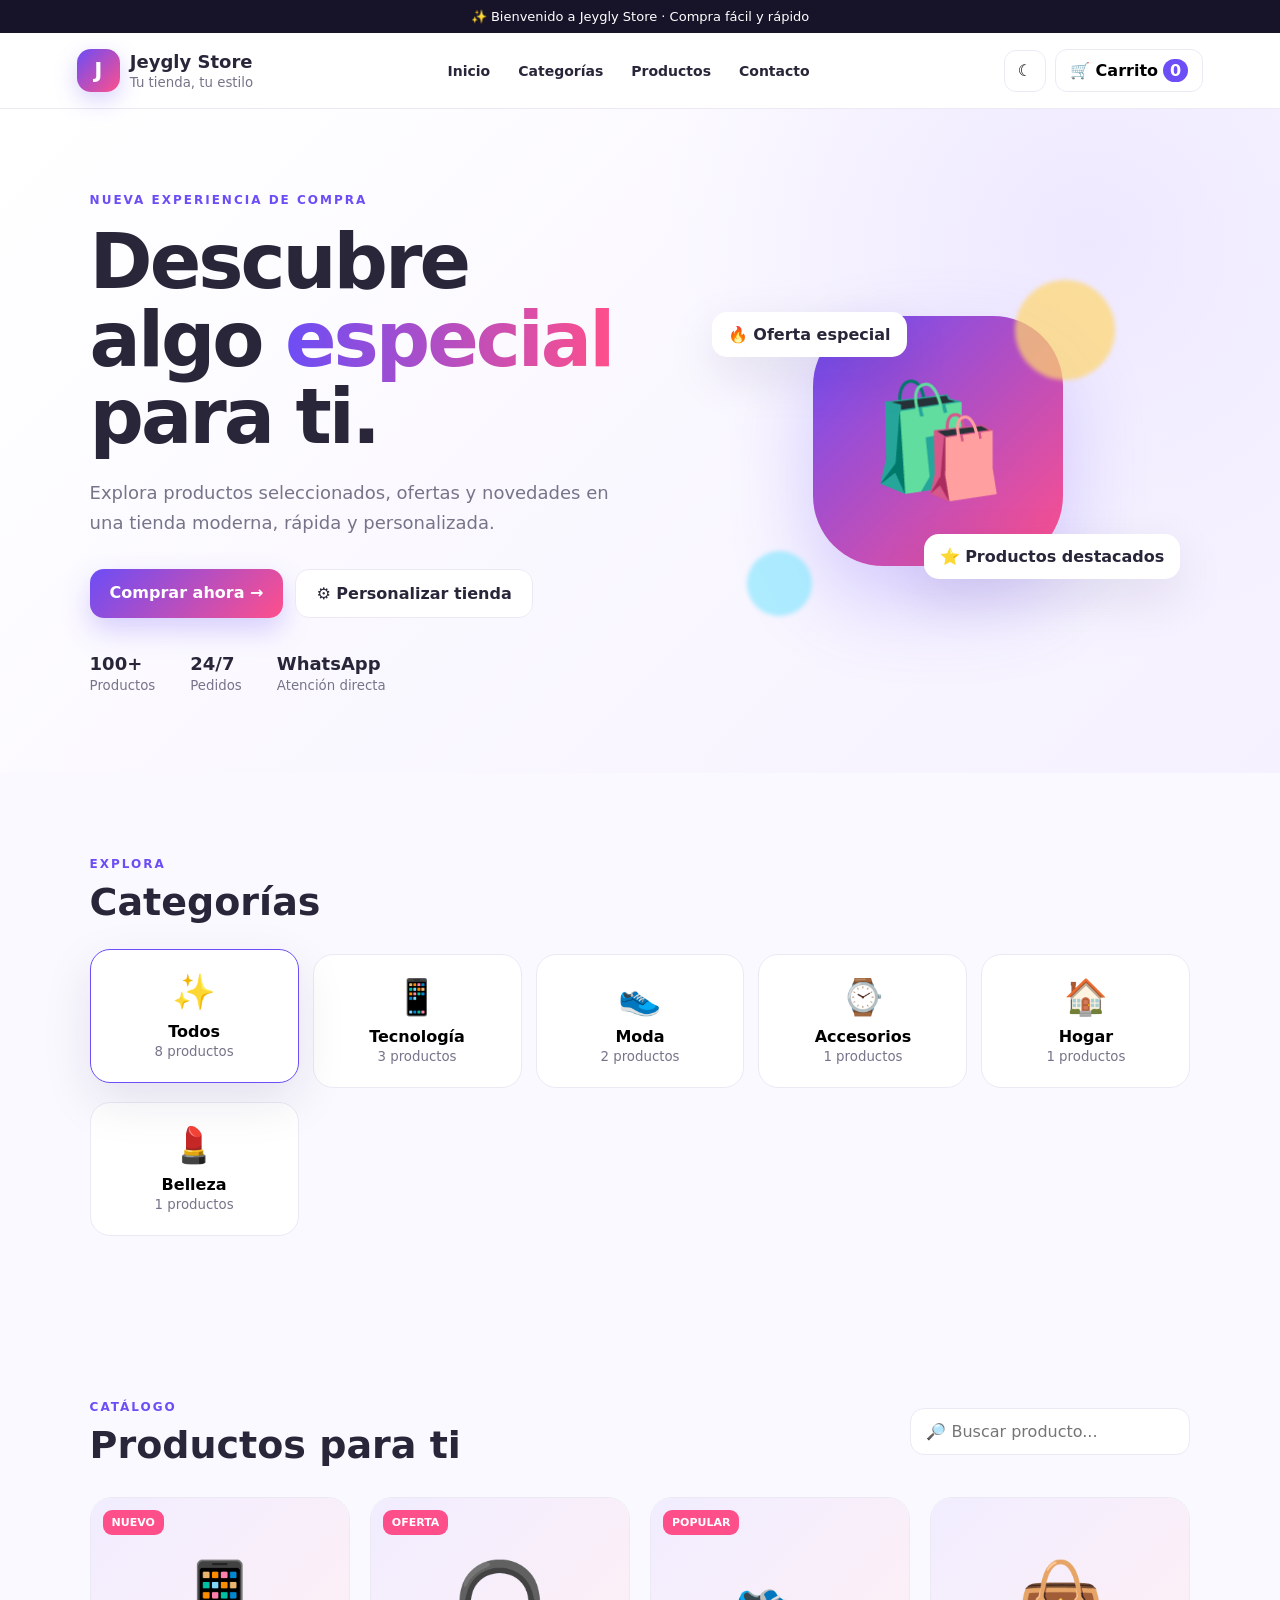
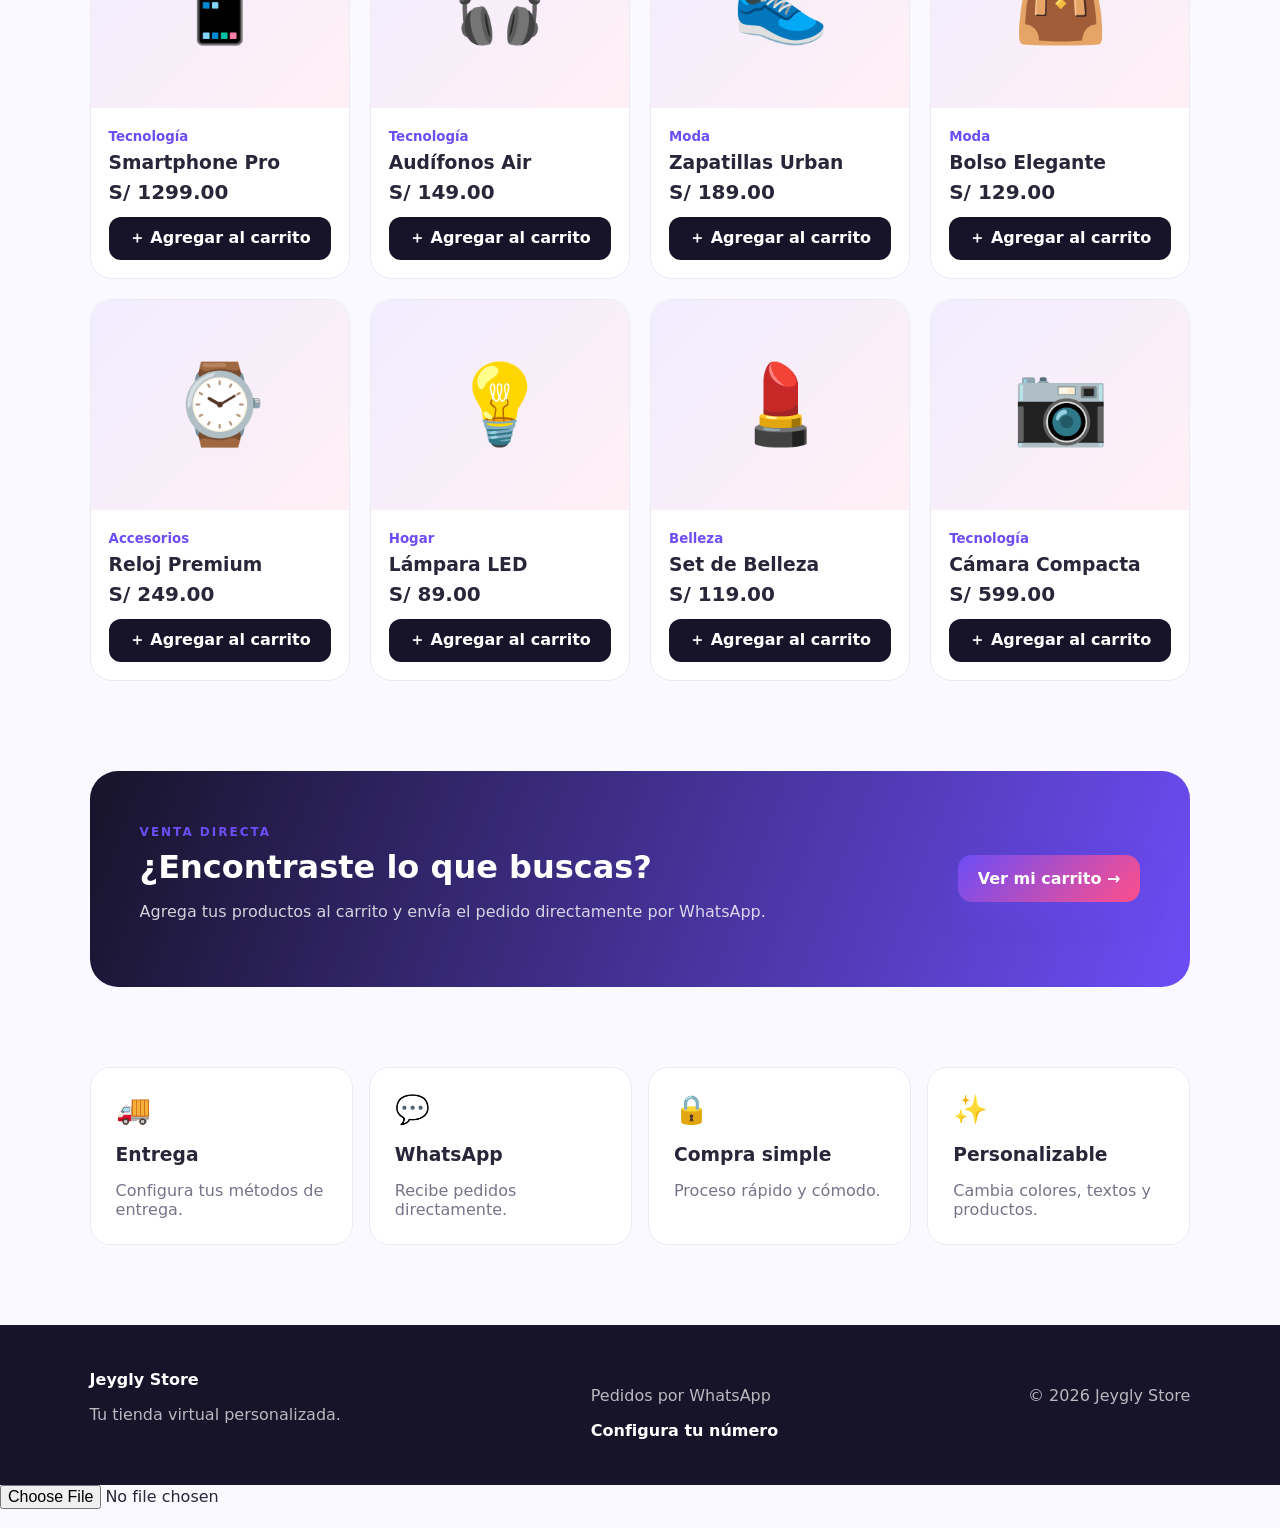
==== commit 289cc5f9: "Implement image upload and preview feature Added file input and image preview functionality with loc" ====
--- a/index.html
+++ b/index.html
@@ -121,4 +121,39 @@
 
   <script src="script.js"></script>
 </body>
-</html>+</html><input type="file" id="imagen" accept="image/*">
+
+<br><br>
+
+<img id="vistaPrevia" style="max-width:300px; display:none;">
+
+<script>
+const input = document.getElementById("imagen");
+const vista = document.getElementById("vistaPrevia");
+
+input.addEventListener("change", function () {
+    const archivo = this.files[0];
+
+    if (!archivo) return;
+
+    const lector = new FileReader();
+
+    lector.onload = function (e) {
+        vista.src = e.target.result;
+        vista.style.display = "block";
+
+        // Guardar la imagen en el navegador
+        localStorage.setItem("imagenGuardada", e.target.result);
+    };
+
+    lector.readAsDataURL(archivo);
+});
+
+// Mostrar la imagen guardada al volver a abrir la página
+const imagenGuardada = localStorage.getItem("imagenGuardada");
+
+if (imagenGuardada) {
+    vista.src = imagenGuardada;
+    vista.style.display = "block";
+}
+</script>
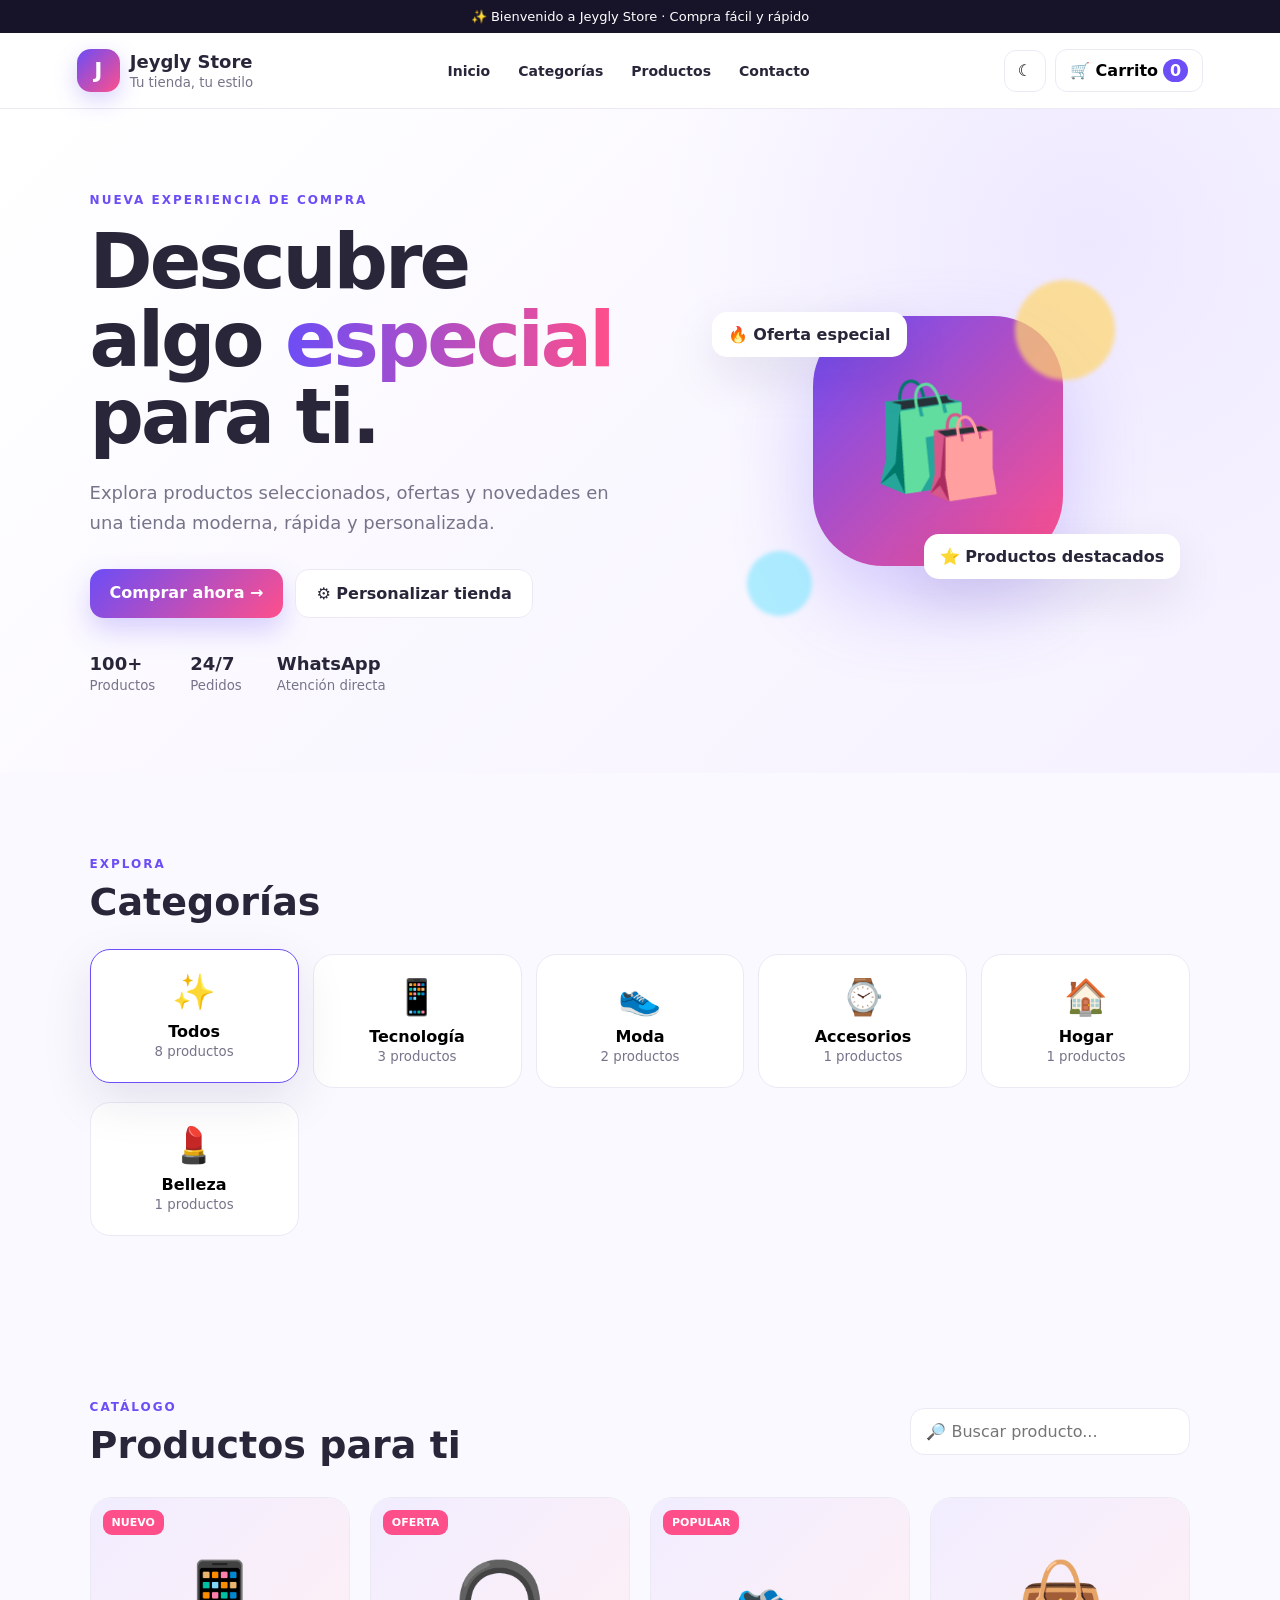
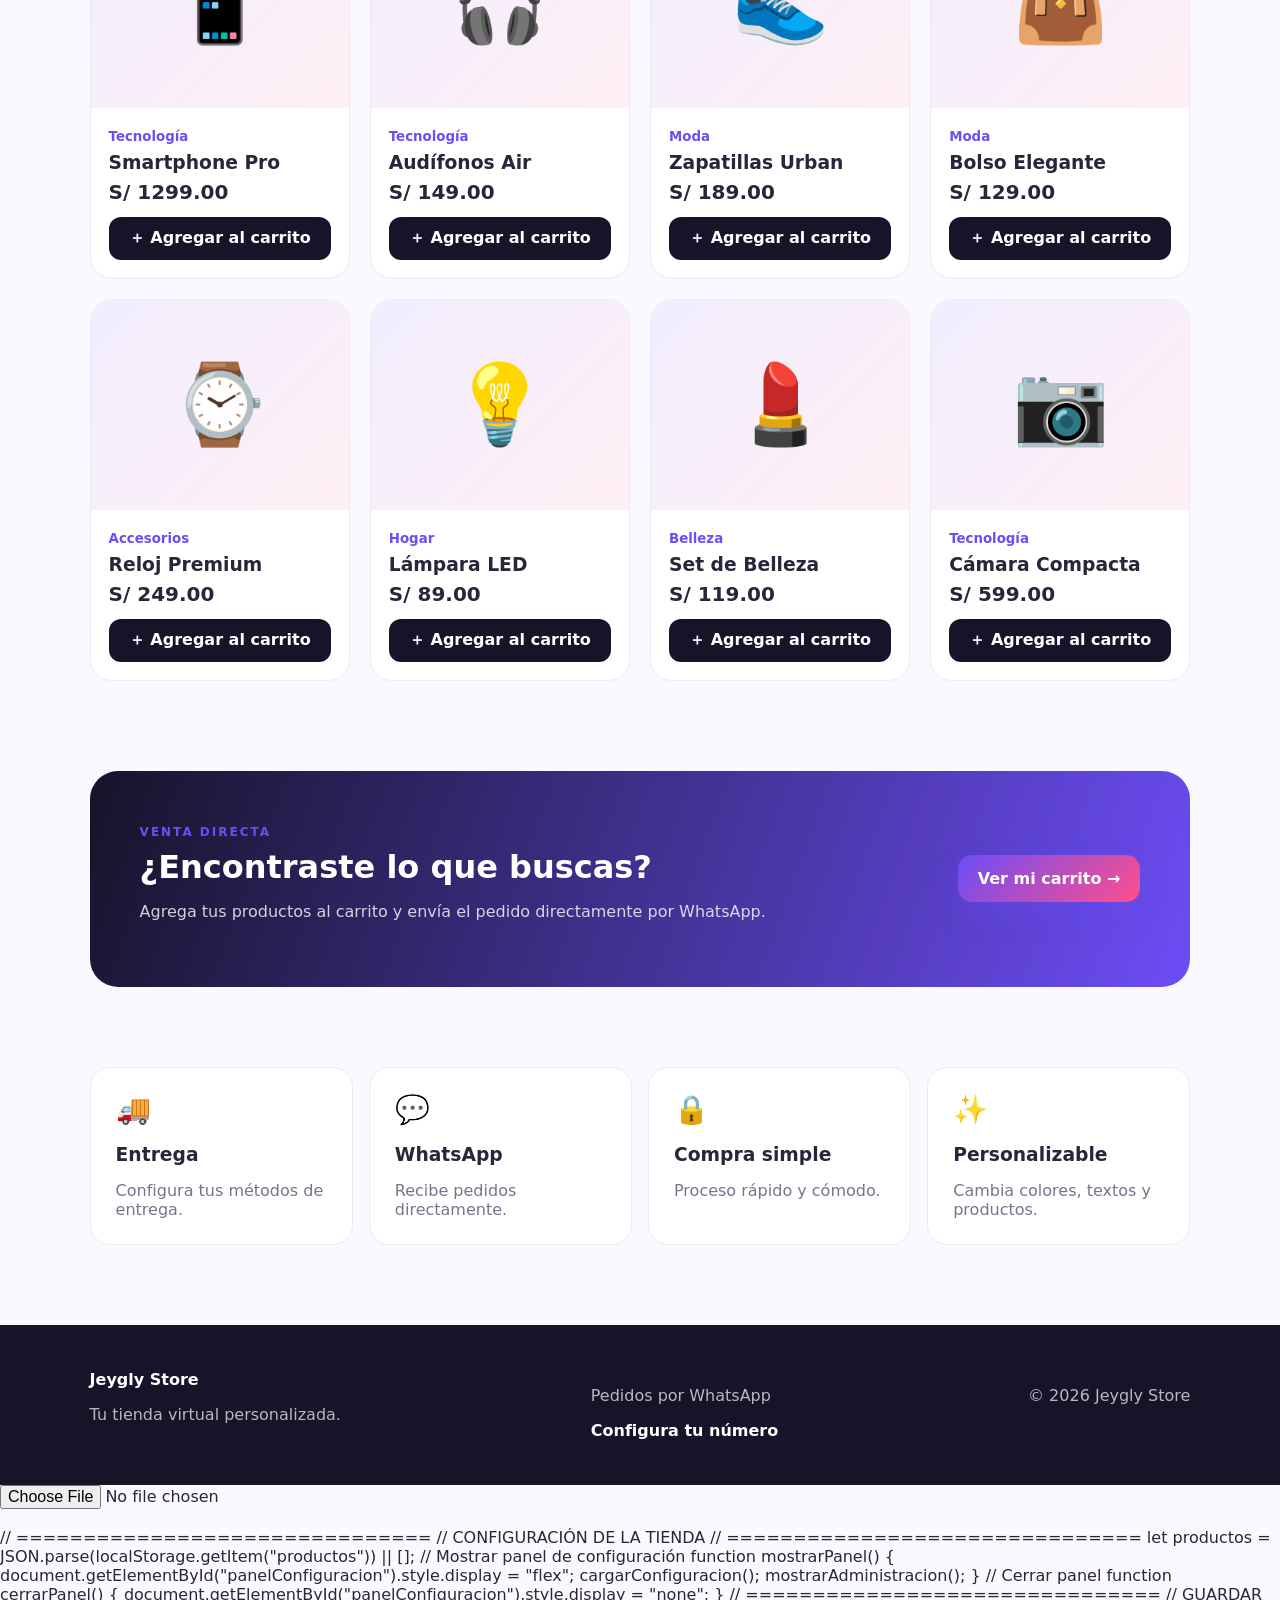
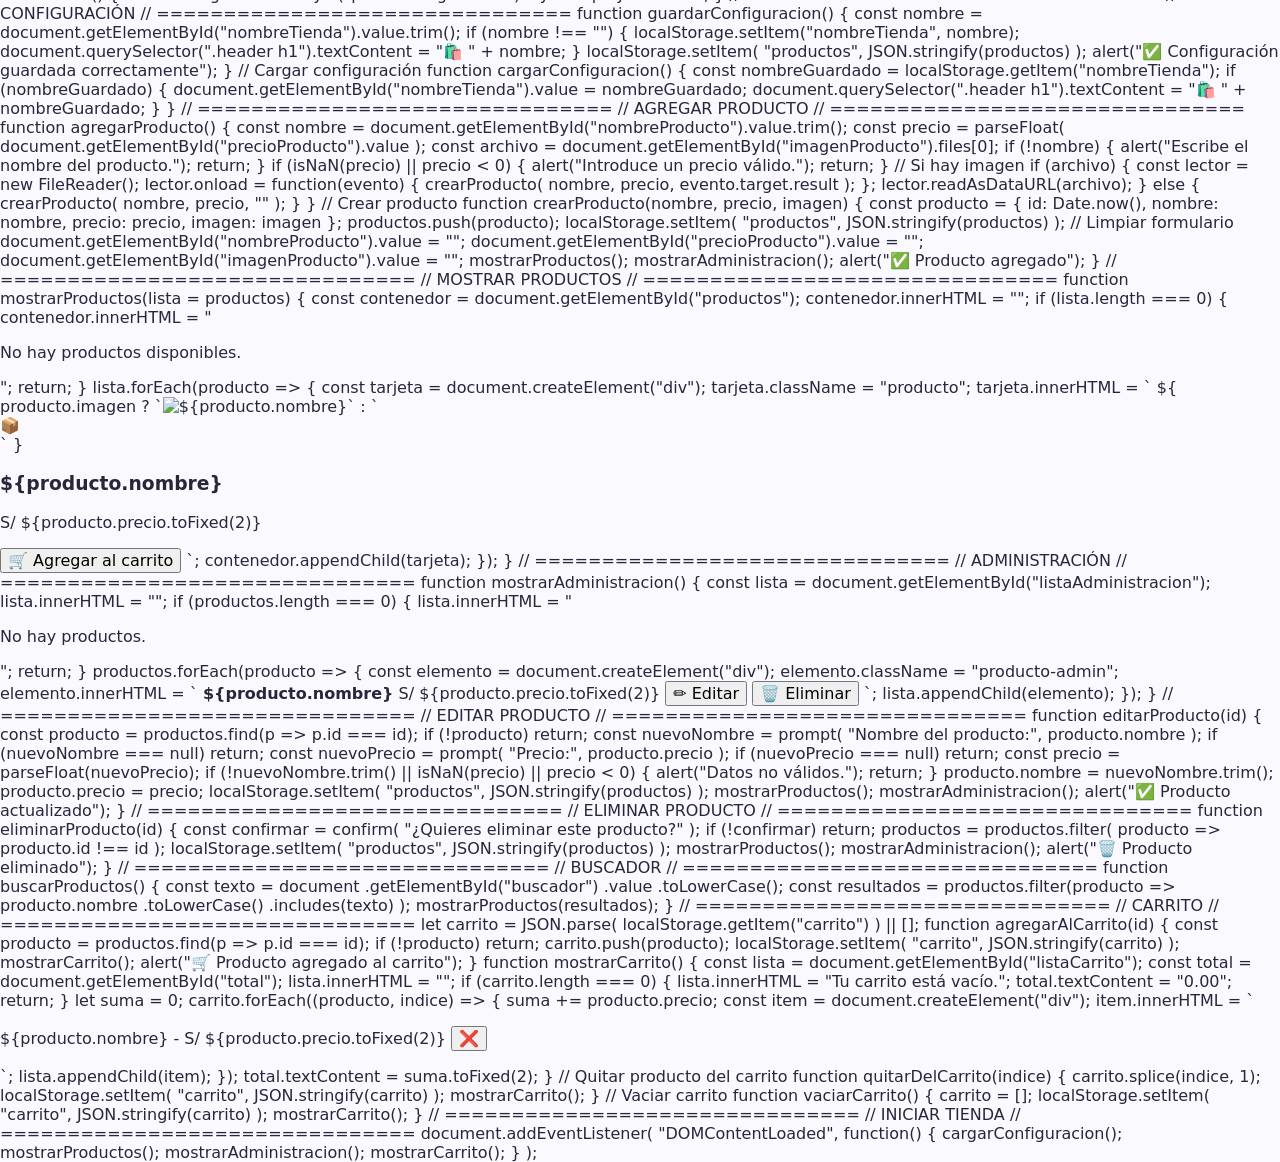
==== commit 26f97ec4: "Implement store configuration and product management" ====
--- a/index.html
+++ b/index.html
@@ -157,3 +157,548 @@
     vista.style.display = "block";
 }
 </script>
+// ===============================
+// CONFIGURACIÓN DE LA TIENDA
+// ===============================
+
+let productos = JSON.parse(localStorage.getItem("productos")) || [];
+
+
+// Mostrar panel de configuración
+function mostrarPanel() {
+    document.getElementById("panelConfiguracion").style.display = "flex";
+
+    cargarConfiguracion();
+    mostrarAdministracion();
+}
+
+
+// Cerrar panel
+function cerrarPanel() {
+    document.getElementById("panelConfiguracion").style.display = "none";
+}
+
+
+// ===============================
+// GUARDAR CONFIGURACIÓN
+// ===============================
+
+function guardarConfiguracion() {
+
+    const nombre = document.getElementById("nombreTienda").value.trim();
+
+    if (nombre !== "") {
+        localStorage.setItem("nombreTienda", nombre);
+
+        document.querySelector(".header h1").textContent =
+            "🛍️ " + nombre;
+    }
+
+    localStorage.setItem(
+        "productos",
+        JSON.stringify(productos)
+    );
+
+    alert("✅ Configuración guardada correctamente");
+}
+
+
+// Cargar configuración
+function cargarConfiguracion() {
+
+    const nombreGuardado =
+        localStorage.getItem("nombreTienda");
+
+    if (nombreGuardado) {
+
+        document.getElementById("nombreTienda").value =
+            nombreGuardado;
+
+        document.querySelector(".header h1").textContent =
+            "🛍️ " + nombreGuardado;
+    }
+}
+
+
+// ===============================
+// AGREGAR PRODUCTO
+// ===============================
+
+function agregarProducto() {
+
+    const nombre =
+        document.getElementById("nombreProducto").value.trim();
+
+    const precio =
+        parseFloat(
+            document.getElementById("precioProducto").value
+        );
+
+    const archivo =
+        document.getElementById("imagenProducto").files[0];
+
+
+    if (!nombre) {
+        alert("Escribe el nombre del producto.");
+        return;
+    }
+
+    if (isNaN(precio) || precio < 0) {
+        alert("Introduce un precio válido.");
+        return;
+    }
+
+
+    // Si hay imagen
+    if (archivo) {
+
+        const lector = new FileReader();
+
+        lector.onload = function(evento) {
+
+            crearProducto(
+                nombre,
+                precio,
+                evento.target.result
+            );
+
+        };
+
+        lector.readAsDataURL(archivo);
+
+    } else {
+
+        crearProducto(
+            nombre,
+            precio,
+            ""
+        );
+    }
+}
+
+
+// Crear producto
+function crearProducto(nombre, precio, imagen) {
+
+    const producto = {
+
+        id: Date.now(),
+
+        nombre: nombre,
+
+        precio: precio,
+
+        imagen: imagen
+    };
+
+
+    productos.push(producto);
+
+
+    localStorage.setItem(
+        "productos",
+        JSON.stringify(productos)
+    );
+
+
+    // Limpiar formulario
+
+    document.getElementById("nombreProducto").value = "";
+
+    document.getElementById("precioProducto").value = "";
+
+    document.getElementById("imagenProducto").value = "";
+
+
+    mostrarProductos();
+
+    mostrarAdministracion();
+
+
+    alert("✅ Producto agregado");
+}
+
+
+// ===============================
+// MOSTRAR PRODUCTOS
+// ===============================
+
+function mostrarProductos(lista = productos) {
+
+    const contenedor =
+        document.getElementById("productos");
+
+    contenedor.innerHTML = "";
+
+
+    if (lista.length === 0) {
+
+        contenedor.innerHTML =
+            "<p>No hay productos disponibles.</p>";
+
+        return;
+    }
+
+
+    lista.forEach(producto => {
+
+        const tarjeta =
+            document.createElement("div");
+
+        tarjeta.className = "producto";
+
+
+        tarjeta.innerHTML = `
+
+            ${
+                producto.imagen
+                ? `<img src="${producto.imagen}" alt="${producto.nombre}">`
+                : `<div class="sin-imagen">📦</div>`
+            }
+
+            <h3>${producto.nombre}</h3>
+
+            <p class="precio">
+                S/ ${producto.precio.toFixed(2)}
+            </p>
+
+            <button onclick="agregarAlCarrito(${producto.id})">
+                🛒 Agregar al carrito
+            </button>
+
+        `;
+
+
+        contenedor.appendChild(tarjeta);
+
+    });
+}
+
+
+// ===============================
+// ADMINISTRACIÓN
+// ===============================
+
+function mostrarAdministracion() {
+
+    const lista =
+        document.getElementById("listaAdministracion");
+
+    lista.innerHTML = "";
+
+
+    if (productos.length === 0) {
+
+        lista.innerHTML =
+            "<p>No hay productos.</p>";
+
+        return;
+    }
+
+
+    productos.forEach(producto => {
+
+        const elemento =
+            document.createElement("div");
+
+        elemento.className =
+            "producto-admin";
+
+
+        elemento.innerHTML = `
+
+            <strong>${producto.nombre}</strong>
+
+            <span>
+                S/ ${producto.precio.toFixed(2)}
+            </span>
+
+            <button onclick="editarProducto(${producto.id})">
+                ✏️ Editar
+            </button>
+
+            <button onclick="eliminarProducto(${producto.id})">
+                🗑️ Eliminar
+            </button>
+
+        `;
+
+
+        lista.appendChild(elemento);
+
+    });
+}
+
+
+// ===============================
+// EDITAR PRODUCTO
+// ===============================
+
+function editarProducto(id) {
+
+    const producto =
+        productos.find(p => p.id === id);
+
+    if (!producto) return;
+
+
+    const nuevoNombre =
+        prompt(
+            "Nombre del producto:",
+            producto.nombre
+        );
+
+
+    if (nuevoNombre === null) return;
+
+
+    const nuevoPrecio =
+        prompt(
+            "Precio:",
+            producto.precio
+        );
+
+
+    if (nuevoPrecio === null) return;
+
+
+    const precio =
+        parseFloat(nuevoPrecio);
+
+
+    if (!nuevoNombre.trim() ||
+        isNaN(precio) ||
+        precio < 0) {
+
+        alert("Datos no válidos.");
+        return;
+    }
+
+
+    producto.nombre =
+        nuevoNombre.trim();
+
+    producto.precio =
+        precio;
+
+
+    localStorage.setItem(
+        "productos",
+        JSON.stringify(productos)
+    );
+
+
+    mostrarProductos();
+
+    mostrarAdministracion();
+
+
+    alert("✅ Producto actualizado");
+}
+
+
+// ===============================
+// ELIMINAR PRODUCTO
+// ===============================
+
+function eliminarProducto(id) {
+
+    const confirmar =
+        confirm(
+            "¿Quieres eliminar este producto?"
+        );
+
+
+    if (!confirmar) return;
+
+
+    productos =
+        productos.filter(
+            producto => producto.id !== id
+        );
+
+
+    localStorage.setItem(
+        "productos",
+        JSON.stringify(productos)
+    );
+
+
+    mostrarProductos();
+
+    mostrarAdministracion();
+
+
+    alert("🗑️ Producto eliminado");
+}
+
+
+// ===============================
+// BUSCADOR
+// ===============================
+
+function buscarProductos() {
+
+    const texto =
+        document
+            .getElementById("buscador")
+            .value
+            .toLowerCase();
+
+
+    const resultados =
+        productos.filter(producto =>
+            producto.nombre
+                .toLowerCase()
+                .includes(texto)
+        );
+
+
+    mostrarProductos(resultados);
+}
+
+
+// ===============================
+// CARRITO
+// ===============================
+
+let carrito =
+    JSON.parse(
+        localStorage.getItem("carrito")
+    ) || [];
+
+
+function agregarAlCarrito(id) {
+
+    const producto =
+        productos.find(p => p.id === id);
+
+
+    if (!producto) return;
+
+
+    carrito.push(producto);
+
+
+    localStorage.setItem(
+        "carrito",
+        JSON.stringify(carrito)
+    );
+
+
+    mostrarCarrito();
+
+    alert("🛒 Producto agregado al carrito");
+}
+
+
+function mostrarCarrito() {
+
+    const lista =
+        document.getElementById("listaCarrito");
+
+    const total =
+        document.getElementById("total");
+
+
+    lista.innerHTML = "";
+
+
+    if (carrito.length === 0) {
+
+        lista.innerHTML =
+            "Tu carrito está vacío.";
+
+        total.textContent =
+            "0.00";
+
+        return;
+    }
+
+
+    let suma = 0;
+
+
+    carrito.forEach((producto, indice) => {
+
+        suma += producto.precio;
+
+
+        const item =
+            document.createElement("div");
+
+
+        item.innerHTML = `
+
+            <p>
+                ${producto.nombre}
+                - S/ ${producto.precio.toFixed(2)}
+
+                <button onclick="quitarDelCarrito(${indice})">
+                    ❌
+                </button>
+            </p>
+
+        `;
+
+
+        lista.appendChild(item);
+
+    });
+
+
+    total.textContent =
+        suma.toFixed(2);
+}
+
+
+// Quitar producto del carrito
+function quitarDelCarrito(indice) {
+
+    carrito.splice(indice, 1);
+
+
+    localStorage.setItem(
+        "carrito",
+        JSON.stringify(carrito)
+    );
+
+
+    mostrarCarrito();
+}
+
+
+// Vaciar carrito
+function vaciarCarrito() {
+
+    carrito = [];
+
+
+    localStorage.setItem(
+        "carrito",
+        JSON.stringify(carrito)
+    );
+
+
+    mostrarCarrito();
+}
+
+
+// ===============================
+// INICIAR TIENDA
+// ===============================
+
+document.addEventListener(
+    "DOMContentLoaded",
+    function() {
+
+        cargarConfiguracion();
+
+        mostrarProductos();
+
+        mostrarAdministracion();
+
+        mostrarCarrito();
+
+    }
+);
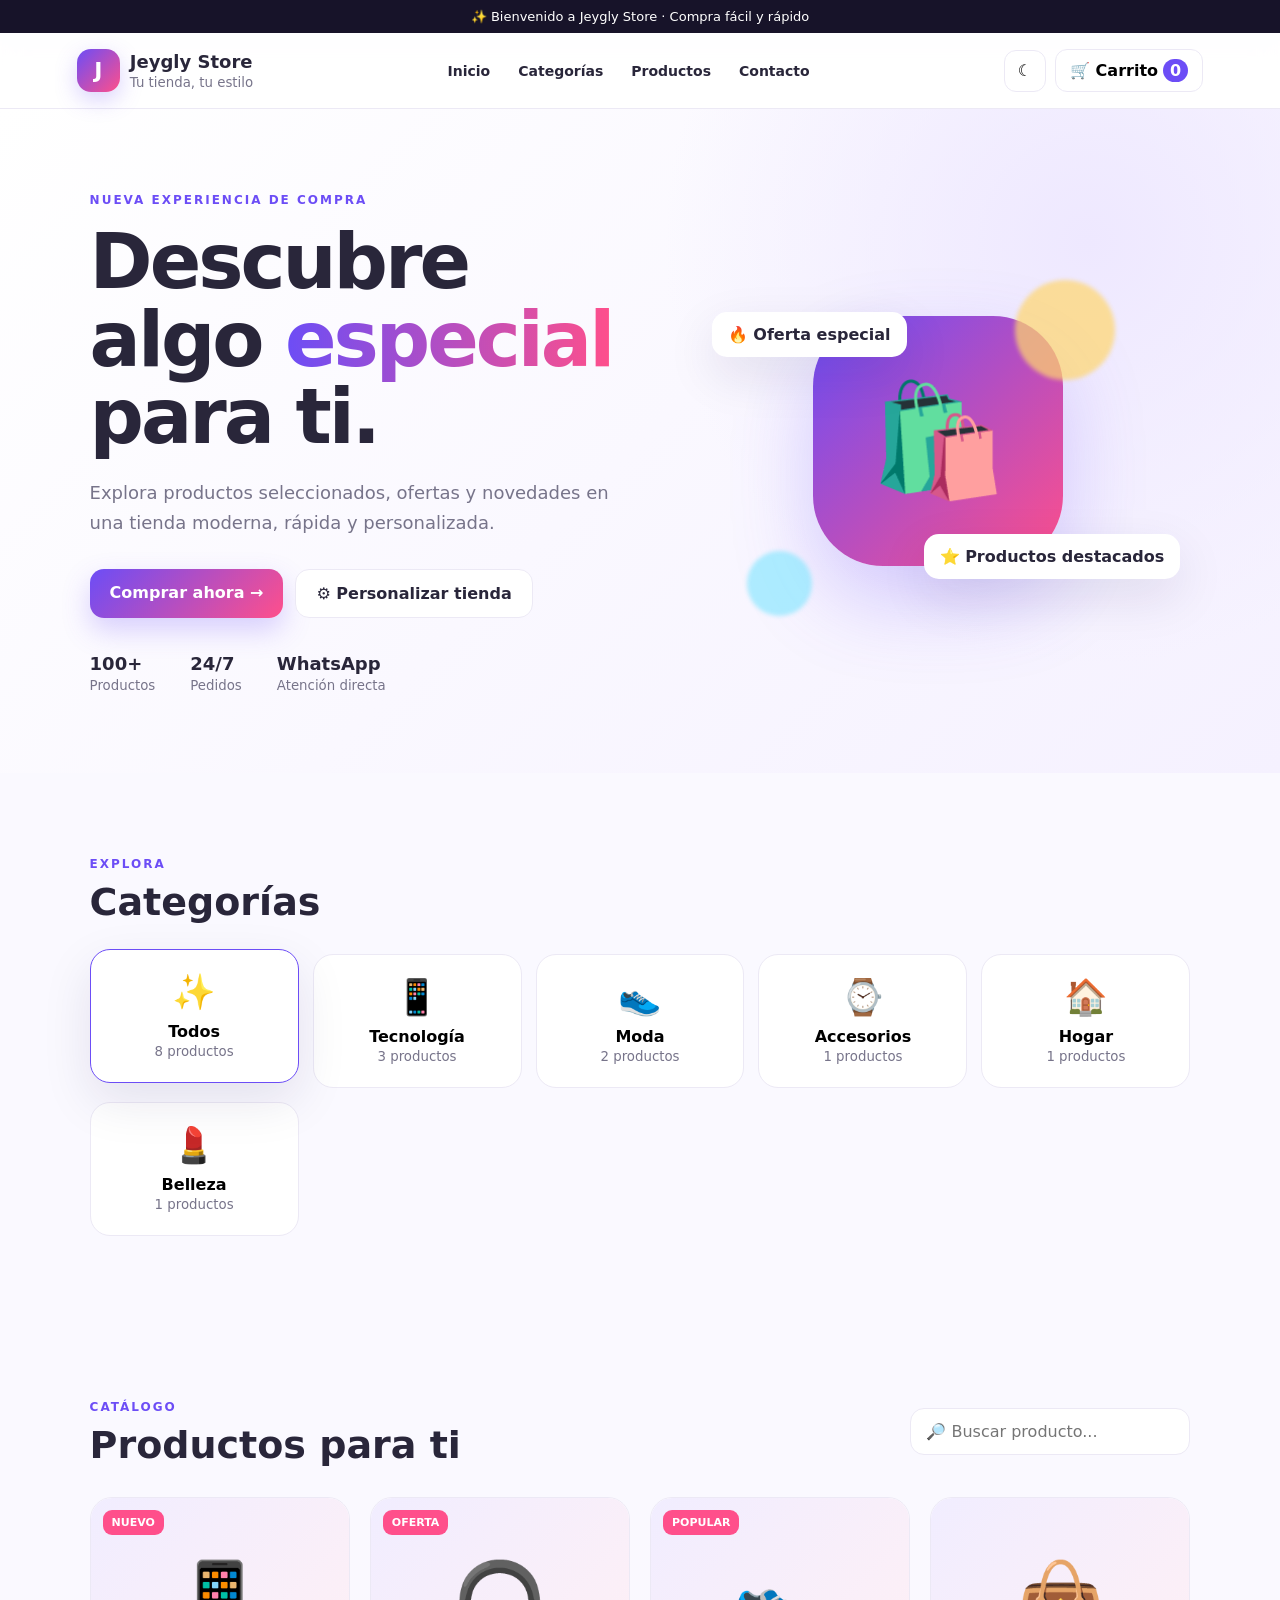
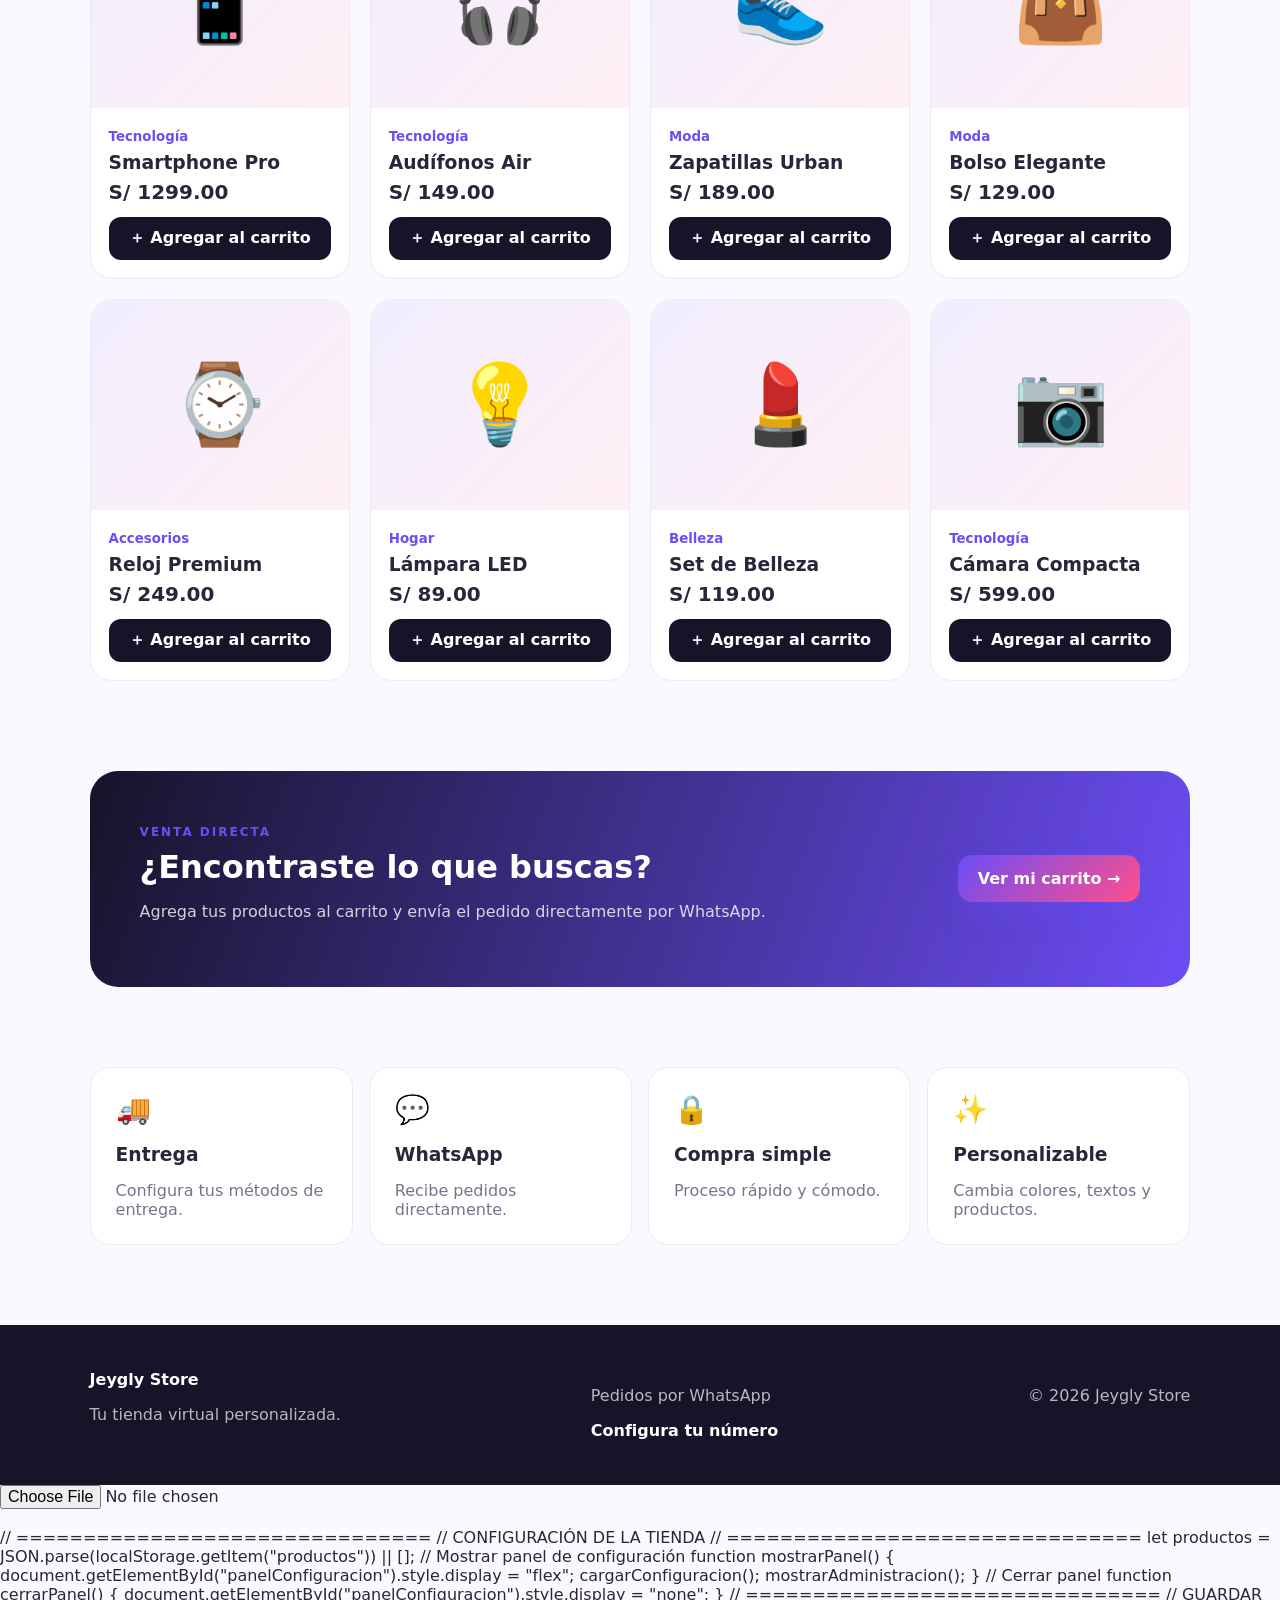
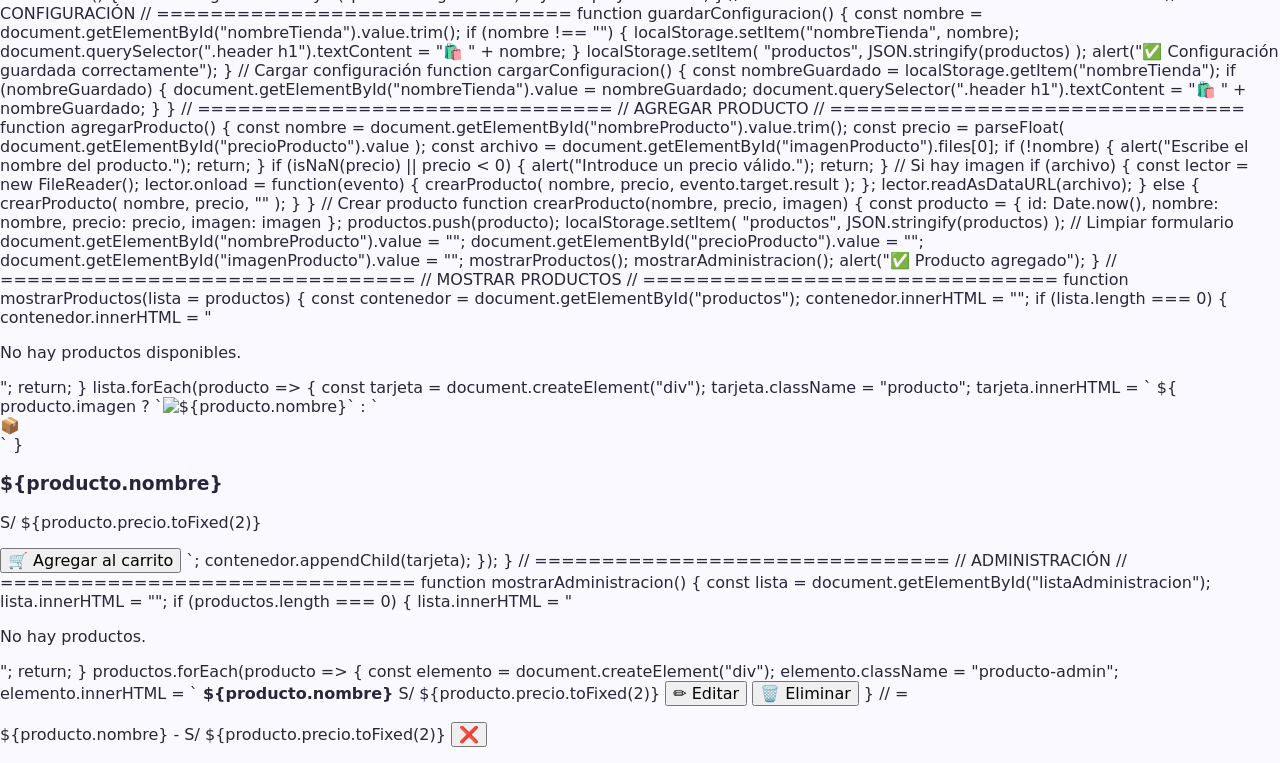
==== commit 382bd4b4: "Remove product editing and deleting functionality Removed product editing and deleting functions fro" ====
--- a/index.html
+++ b/index.html
@@ -421,214 +421,13 @@
                 🗑️ Eliminar
             </button>
 
-        `;
-
-
-        lista.appendChild(elemento);
-
-    });
-}
-
-
-// ===============================
-// EDITAR PRODUCTO
-// ===============================
-
-function editarProducto(id) {
-
-    const producto =
-        productos.find(p => p.id === id);
-
-    if (!producto) return;
-
-
-    const nuevoNombre =
-        prompt(
-            "Nombre del producto:",
-            producto.nombre
-        );
-
-
-    if (nuevoNombre === null) return;
-
-
-    const nuevoPrecio =
-        prompt(
-            "Precio:",
-            producto.precio
-        );
-
-
-    if (nuevoPrecio === null) return;
-
-
-    const precio =
-        parseFloat(nuevoPrecio);
-
-
-    if (!nuevoNombre.trim() ||
-        isNaN(precio) ||
-        precio < 0) {
-
-        alert("Datos no válidos.");
-        return;
-    }
-
-
-    producto.nombre =
-        nuevoNombre.trim();
-
-    producto.precio =
-        precio;
-
-
-    localStorage.setItem(
-        "productos",
-        JSON.stringify(productos)
-    );
-
-
-    mostrarProductos();
-
-    mostrarAdministracion();
-
-
-    alert("✅ Producto actualizado");
-}
-
-
-// ===============================
-// ELIMINAR PRODUCTO
-// ===============================
-
-function eliminarProducto(id) {
-
-    const confirmar =
-        confirm(
-            "¿Quieres eliminar este producto?"
-        );
-
-
-    if (!confirmar) return;
-
-
-    productos =
-        productos.filter(
-            producto => producto.id !== id
-        );
-
-
-    localStorage.setItem(
-        "productos",
-        JSON.stringify(productos)
-    );
-
-
-    mostrarProductos();
-
-    mostrarAdministracion();
-
-
-    alert("🗑️ Producto eliminado");
-}
-
-
-// ===============================
-// BUSCADOR
-// ===============================
-
-function buscarProductos() {
-
-    const texto =
-        document
-            .getElementById("buscador")
-            .value
-            .toLowerCase();
-
-
-    const resultados =
-        productos.filter(producto =>
-            producto.nombre
-                .toLowerCase()
-                .includes(texto)
-        );
-
-
-    mostrarProductos(resultados);
-}
-
-
-// ===============================
-// CARRITO
-// ===============================
-
-let carrito =
-    JSON.parse(
-        localStorage.getItem("carrito")
-    ) || [];
-
-
-function agregarAlCarrito(id) {
-
-    const producto =
-        productos.find(p => p.id === id);
-
-
-    if (!producto) return;
-
-
-    carrito.push(producto);
-
-
-    localStorage.setItem(
-        "carrito",
-        JSON.stringify(carrito)
-    );
-
-
-    mostrarCarrito();
-
-    alert("🛒 Producto agregado al carrito");
-}
-
-
-function mostrarCarrito() {
-
-    const lista =
-        document.getElementById("listaCarrito");
-
-    const total =
-        document.getElementById("total");
-
-
-    lista.innerHTML = "";
-
-
-    if (carrito.length === 0) {
-
-        lista.innerHTML =
-            "Tu carrito está vacío.";
-
-        total.textContent =
-            "0.00";
-
-        return;
-    }
-
-
-    let suma = 0;
-
-
-    carrito.forEach((producto, indice) => {
-
-        suma += producto.precio;
-
-
-        const item =
-            document.createElement("div");
-
-
-        item.innerHTML = `
+    
+
+    
+}
+
+
+// =
 
             <p>
                 ${producto.nombre}
@@ -639,66 +438,4 @@
                 </button>
             </p>
 
-        `;
-
-
-        lista.appendChild(item);
-
-    });
-
-
-    total.textContent =
-        suma.toFixed(2);
-}
-
-
-// Quitar producto del carrito
-function quitarDelCarrito(indice) {
-
-    carrito.splice(indice, 1);
-
-
-    localStorage.setItem(
-        "carrito",
-        JSON.stringify(carrito)
-    );
-
-
-    mostrarCarrito();
-}
-
-
-// Vaciar carrito
-function vaciarCarrito() {
-
-    carrito = [];
-
-
-    localStorage.setItem(
-        "carrito",
-        JSON.stringify(carrito)
-    );
-
-
-    mostrarCarrito();
-}
-
-
-// ===============================
-// INICIAR TIENDA
-// ===============================
-
-document.addEventListener(
-    "DOMContentLoaded",
-    function() {
-
-        cargarConfiguracion();
-
-        mostrarProductos();
-
-        mostrarAdministracion();
-
-        mostrarCarrito();
-
-    }
-);
+        
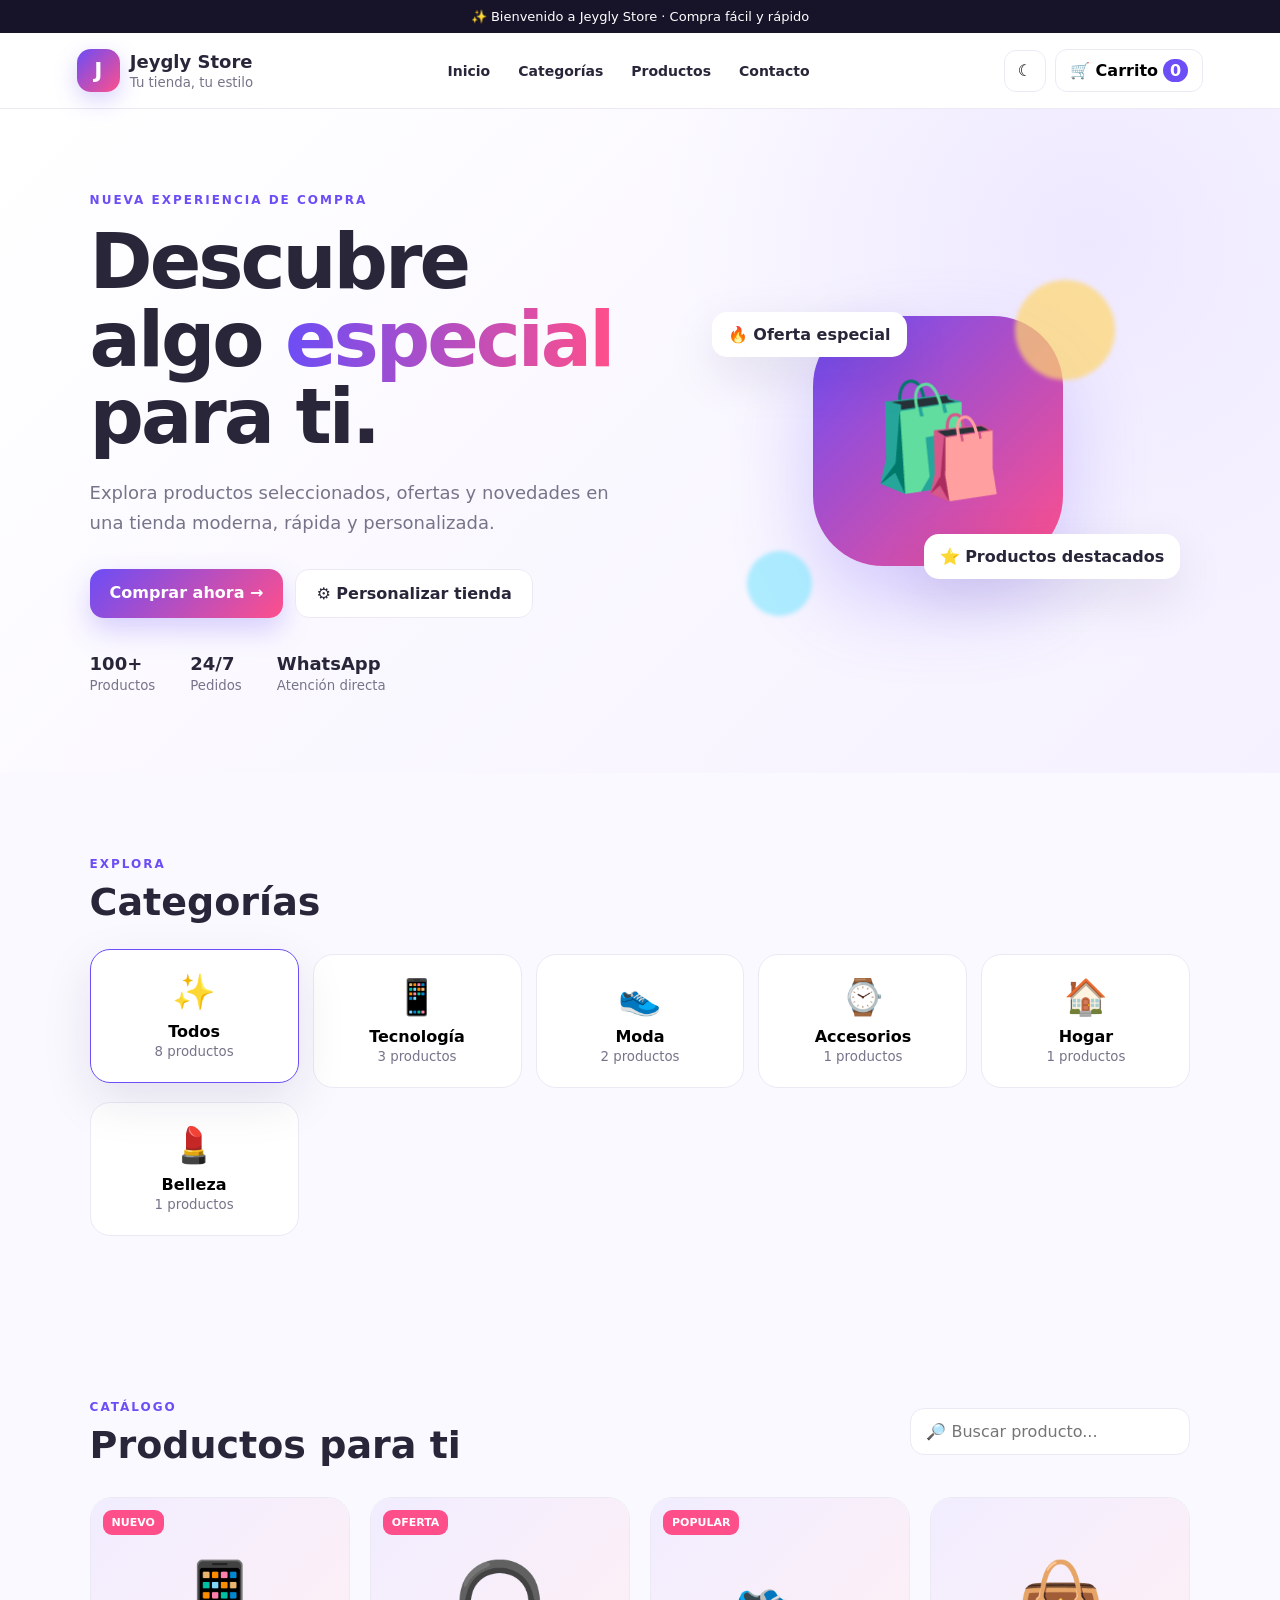
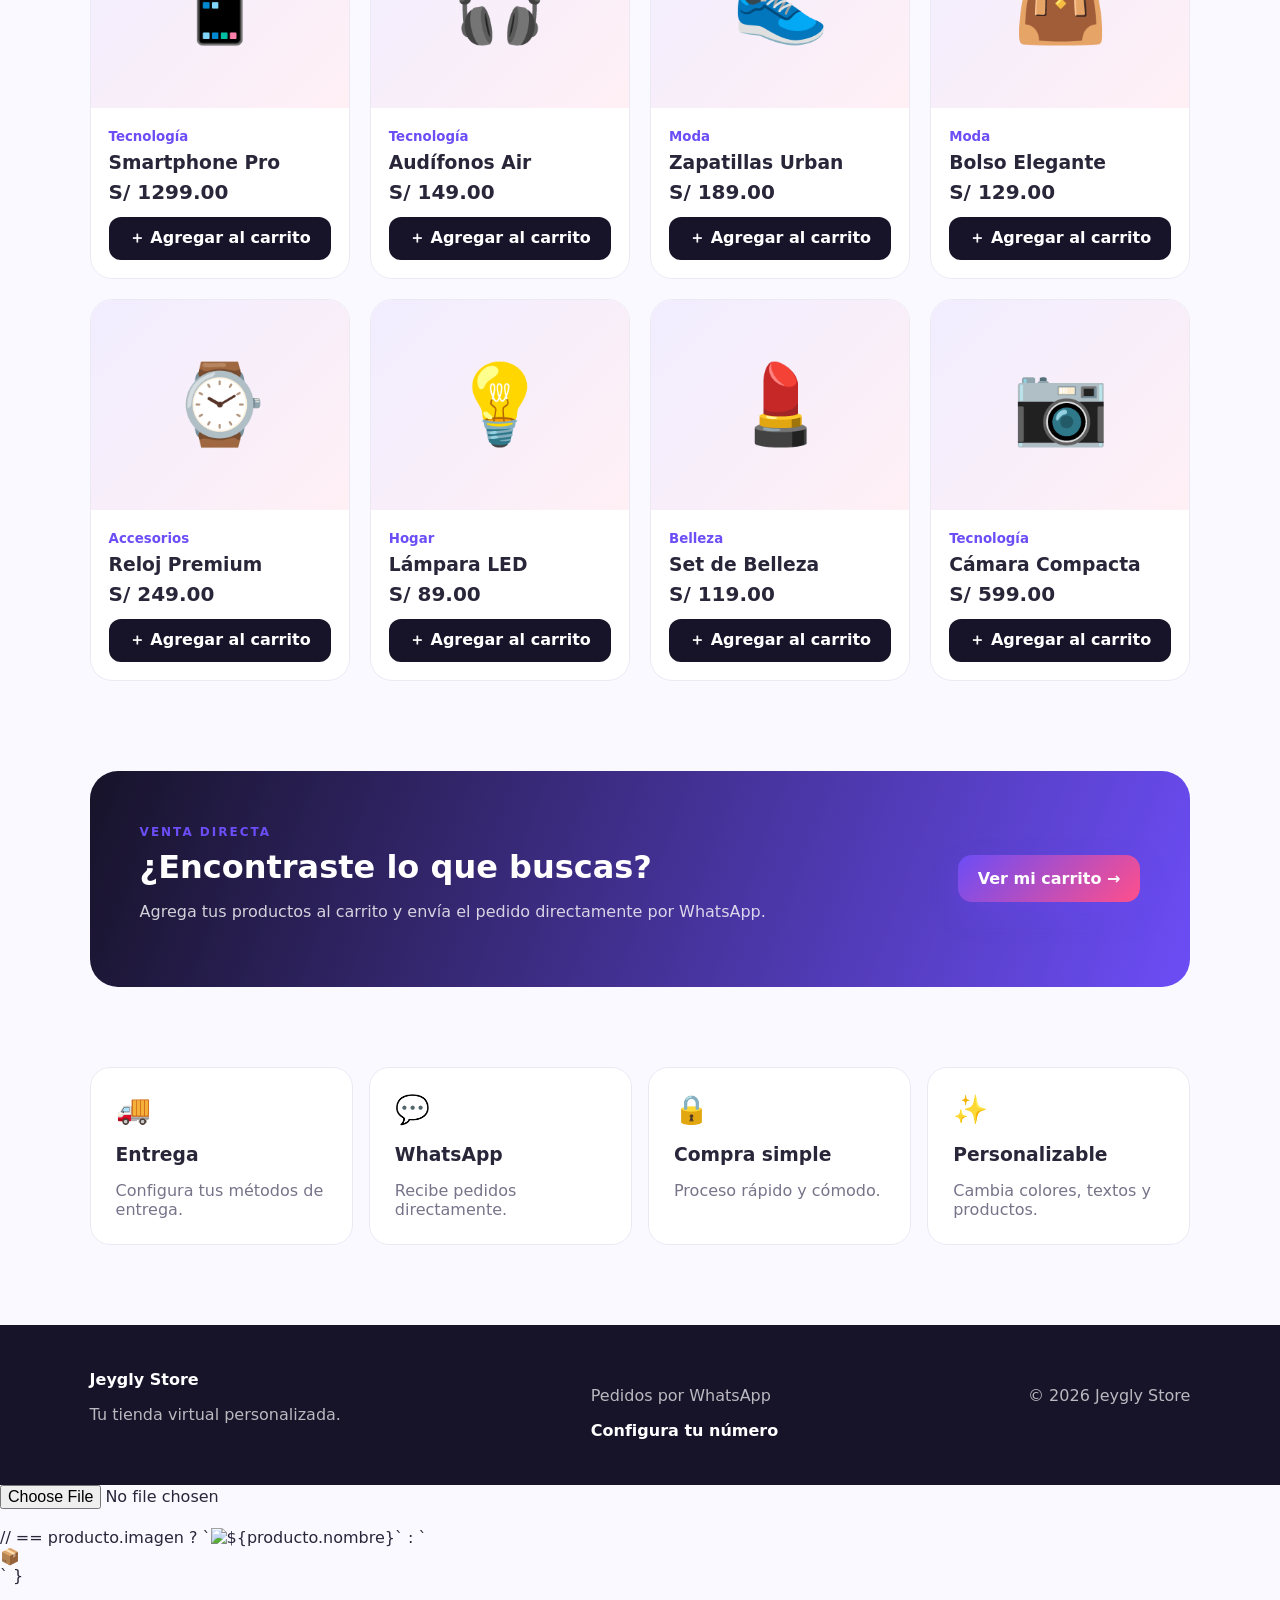
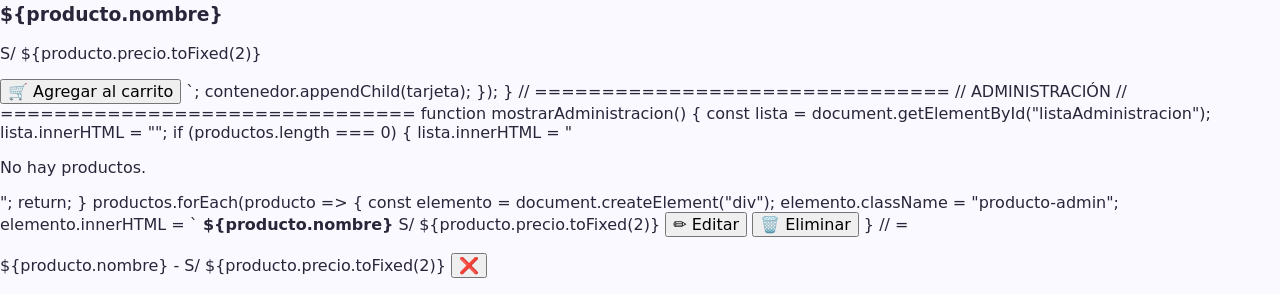
==== commit 04d779db: "Remove configuration and product management functions Removed configuration and product management f" ====
--- a/index.html
+++ b/index.html
@@ -157,200 +157,19 @@
     vista.style.display = "block";
 }
 </script>
-// ===============================
-// CONFIGURACIÓN DE LA TIENDA
-// ===============================
-
-let productos = JSON.parse(localStorage.getItem("productos")) || [];
-
-
-// Mostrar panel de configuración
-function mostrarPanel() {
-    document.getElementById("panelConfiguracion").style.display = "flex";
-
-    cargarConfiguracion();
-    mostrarAdministracion();
-}
-
-
-// Cerrar panel
-function cerrarPanel() {
-    document.getElementById("panelConfiguracion").style.display = "none";
-}
-
-
-// ===============================
-// GUARDAR CONFIGURACIÓN
-// ===============================
-
-function guardarConfiguracion() {
-
-    const nombre = document.getElementById("nombreTienda").value.trim();
-
-    if (nombre !== "") {
-        localStorage.setItem("nombreTienda", nombre);
-
-        document.querySelector(".header h1").textContent =
-            "🛍️ " + nombre;
-    }
-
-    localStorage.setItem(
-        "productos",
-        JSON.stringify(productos)
-    );
-
-    alert("✅ Configuración guardada correctamente");
-}
-
-
-// Cargar configuración
-function cargarConfiguracion() {
-
-    const nombreGuardado =
-        localStorage.getItem("nombreTienda");
-
-    if (nombreGuardado) {
-
-        document.getElementById("nombreTienda").value =
-            nombreGuardado;
-
-        document.querySelector(".header h1").textContent =
-            "🛍️ " + nombreGuardado;
-    }
-}
-
-
-// ===============================
-// AGREGAR PRODUCTO
-// ===============================
-
-function agregarProducto() {
-
-    const nombre =
-        document.getElementById("nombreProducto").value.trim();
-
-    const precio =
-        parseFloat(
-            document.getElementById("precioProducto").value
-        );
-
-    const archivo =
-        document.getElementById("imagenProducto").files[0];
-
-
-    if (!nombre) {
-        alert("Escribe el nombre del producto.");
-        return;
-    }
-
-    if (isNaN(precio) || precio < 0) {
-        alert("Introduce un precio válido.");
-        return;
-    }
-
-
-    // Si hay imagen
-    if (archivo) {
-
-        const lector = new FileReader();
-
-        lector.onload = function(evento) {
-
-            crearProducto(
-                nombre,
-                precio,
-                evento.target.result
-            );
-
-        };
-
-        lector.readAsDataURL(archivo);
-
-    } else {
-
-        crearProducto(
-            nombre,
-            precio,
-            ""
-        );
-    }
-}
-
-
-// Crear producto
-function crearProducto(nombre, precio, imagen) {
-
-    const producto = {
-
-        id: Date.now(),
-
-        nombre: nombre,
-
-        precio: precio,
-
-        imagen: imagen
-    };
-
-
-    productos.push(producto);
-
-
-    localStorage.setItem(
-        "productos",
-        JSON.stringify(productos)
-    );
-
-
-    // Limpiar formulario
-
-    document.getElementById("nombreProducto").value = "";
-
-    document.getElementById("precioProducto").value = "";
-
-    document.getElementById("imagenProducto").value = "";
-
-
-    mostrarProductos();
-
-    mostrarAdministracion();
-
-
-    alert("✅ Producto agregado");
-}
-
-
-// ===============================
-// MOSTRAR PRODUCTOS
-// ===============================
-
-function mostrarProductos(lista = productos) {
-
-    const contenedor =
-        document.getElementById("productos");
-
-    contenedor.innerHTML = "";
-
-
-    if (lista.length === 0) {
-
-        contenedor.innerHTML =
-            "<p>No hay productos disponibles.</p>";
-
-        return;
-    }
-
-
-    lista.forEach(producto => {
-
-        const tarjeta =
-            document.createElement("div");
-
-        tarjeta.className = "producto";
-
-
-        tarjeta.innerHTML = `
-
-            ${
+// ==
+
+
+
+
+        
+  
+
+
+
+
+
+            
                 producto.imagen
                 ? `<img src="${producto.imagen}" alt="${producto.nombre}">`
                 : `<div class="sin-imagen">📦</div>`
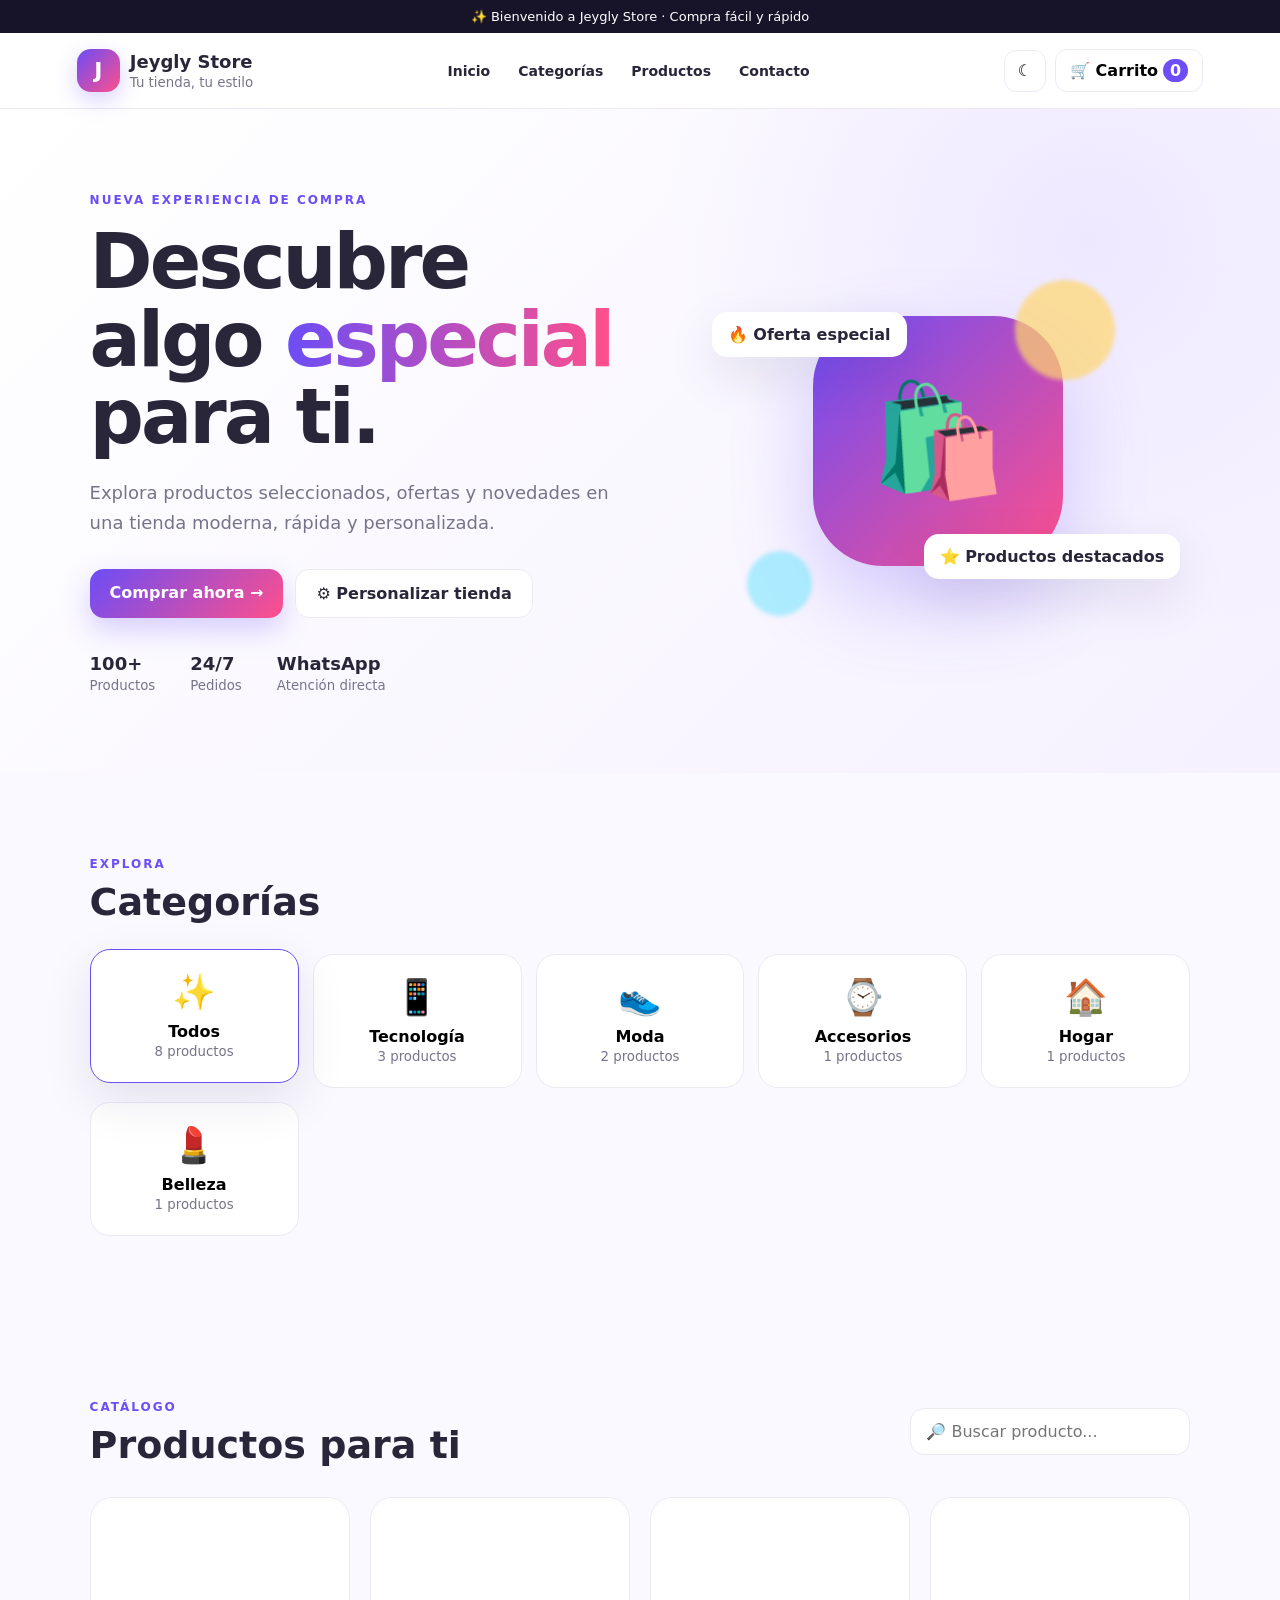
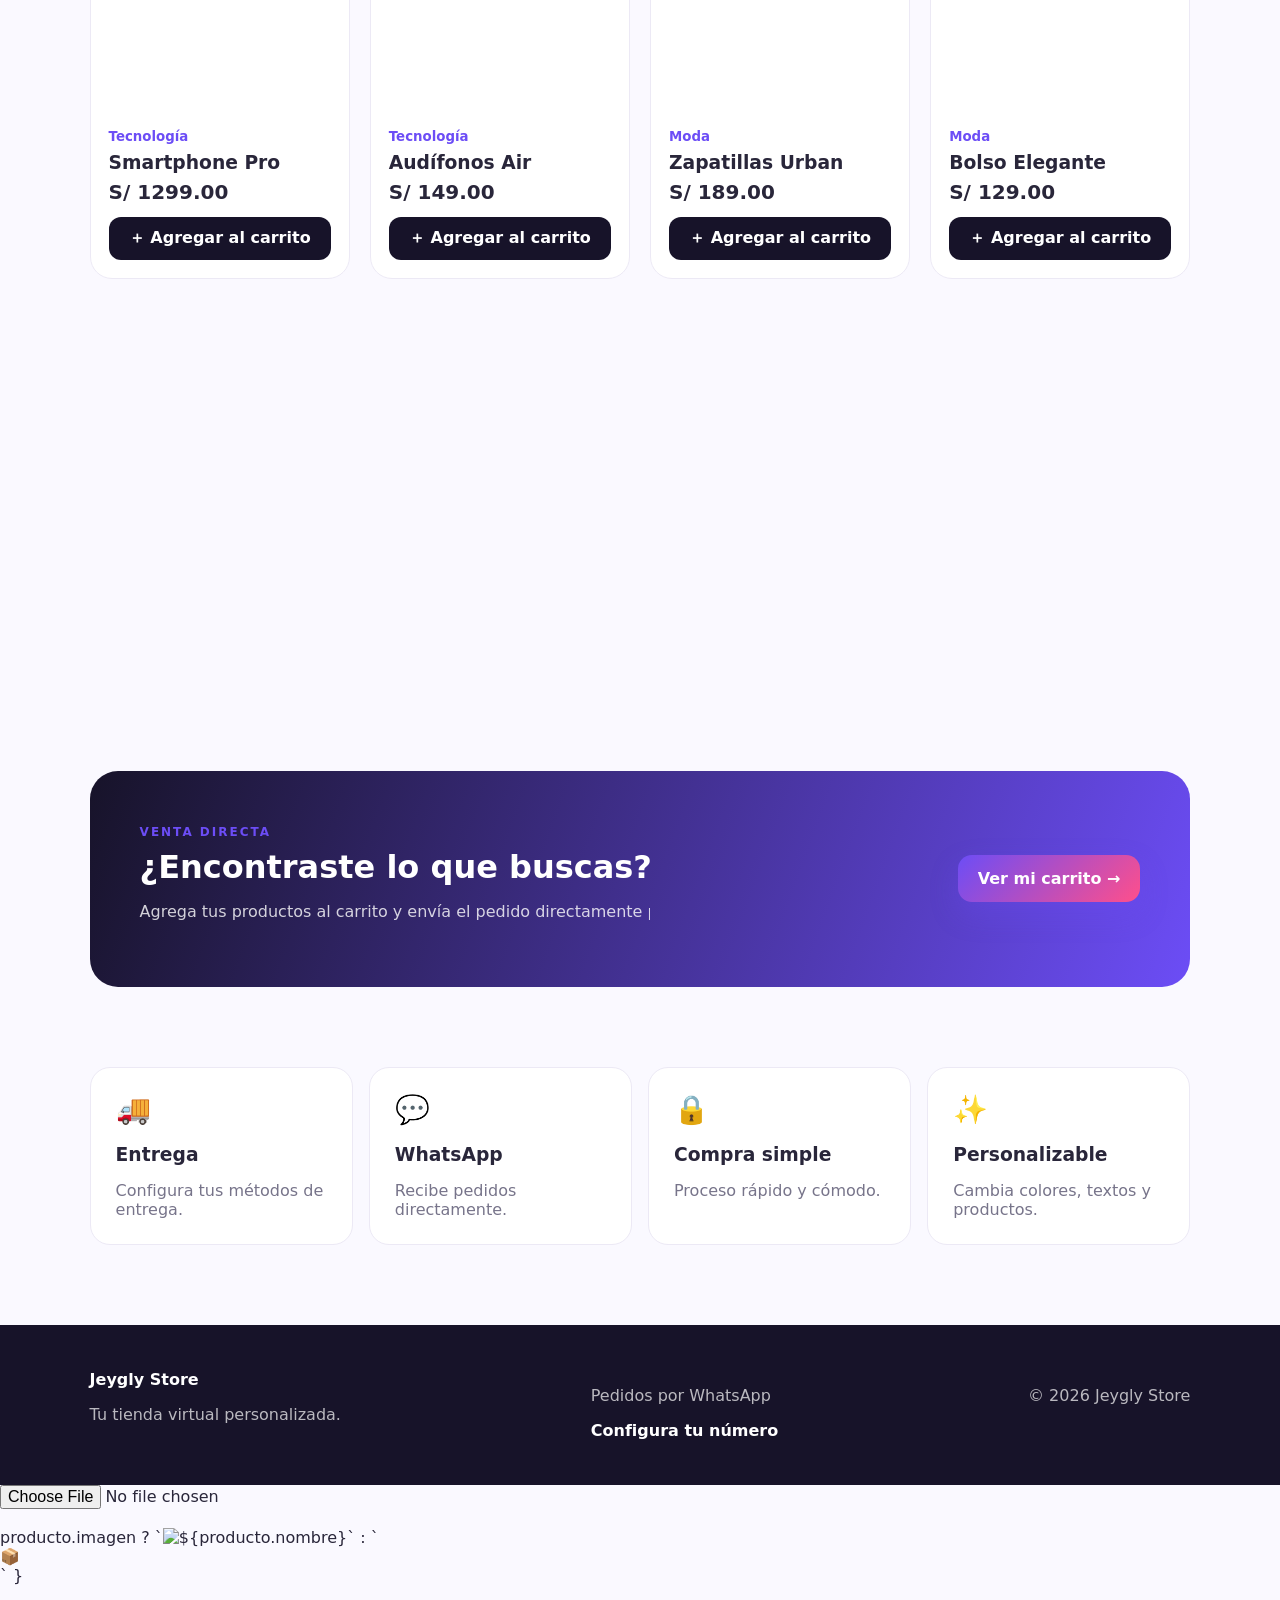
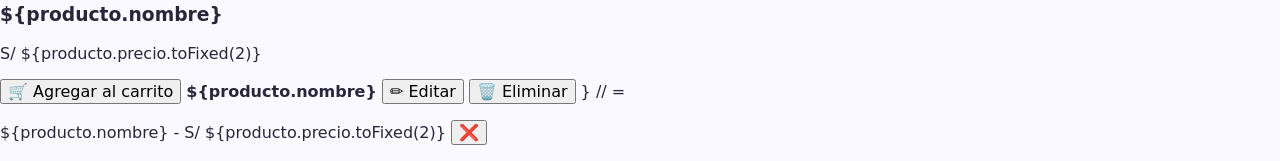
==== commit e27f34ca: "Refactor index.html by removing admin code Removed unused code related to product administration and" ====
--- a/index.html
+++ b/index.html
@@ -157,7 +157,6 @@
     vista.style.display = "block";
 }
 </script>
-// ==
 
 
 
@@ -185,52 +184,11 @@
                 🛒 Agregar al carrito
             </button>
 
-        `;
-
-
-        contenedor.appendChild(tarjeta);
-
-    });
-}
-
-
-// ===============================
-// ADMINISTRACIÓN
-// ===============================
-
-function mostrarAdministracion() {
-
-    const lista =
-        document.getElementById("listaAdministracion");
-
-    lista.innerHTML = "";
-
-
-    if (productos.length === 0) {
-
-        lista.innerHTML =
-            "<p>No hay productos.</p>";
-
-        return;
-    }
-
-
-    productos.forEach(producto => {
-
-        const elemento =
-            document.createElement("div");
-
-        elemento.className =
-            "producto-admin";
-
-
-        elemento.innerHTML = `
+        
 
             <strong>${producto.nombre}</strong>
 
-            <span>
-                S/ ${producto.precio.toFixed(2)}
-            </span>
+    
 
             <button onclick="editarProducto(${producto.id})">
                 ✏️ Editar
